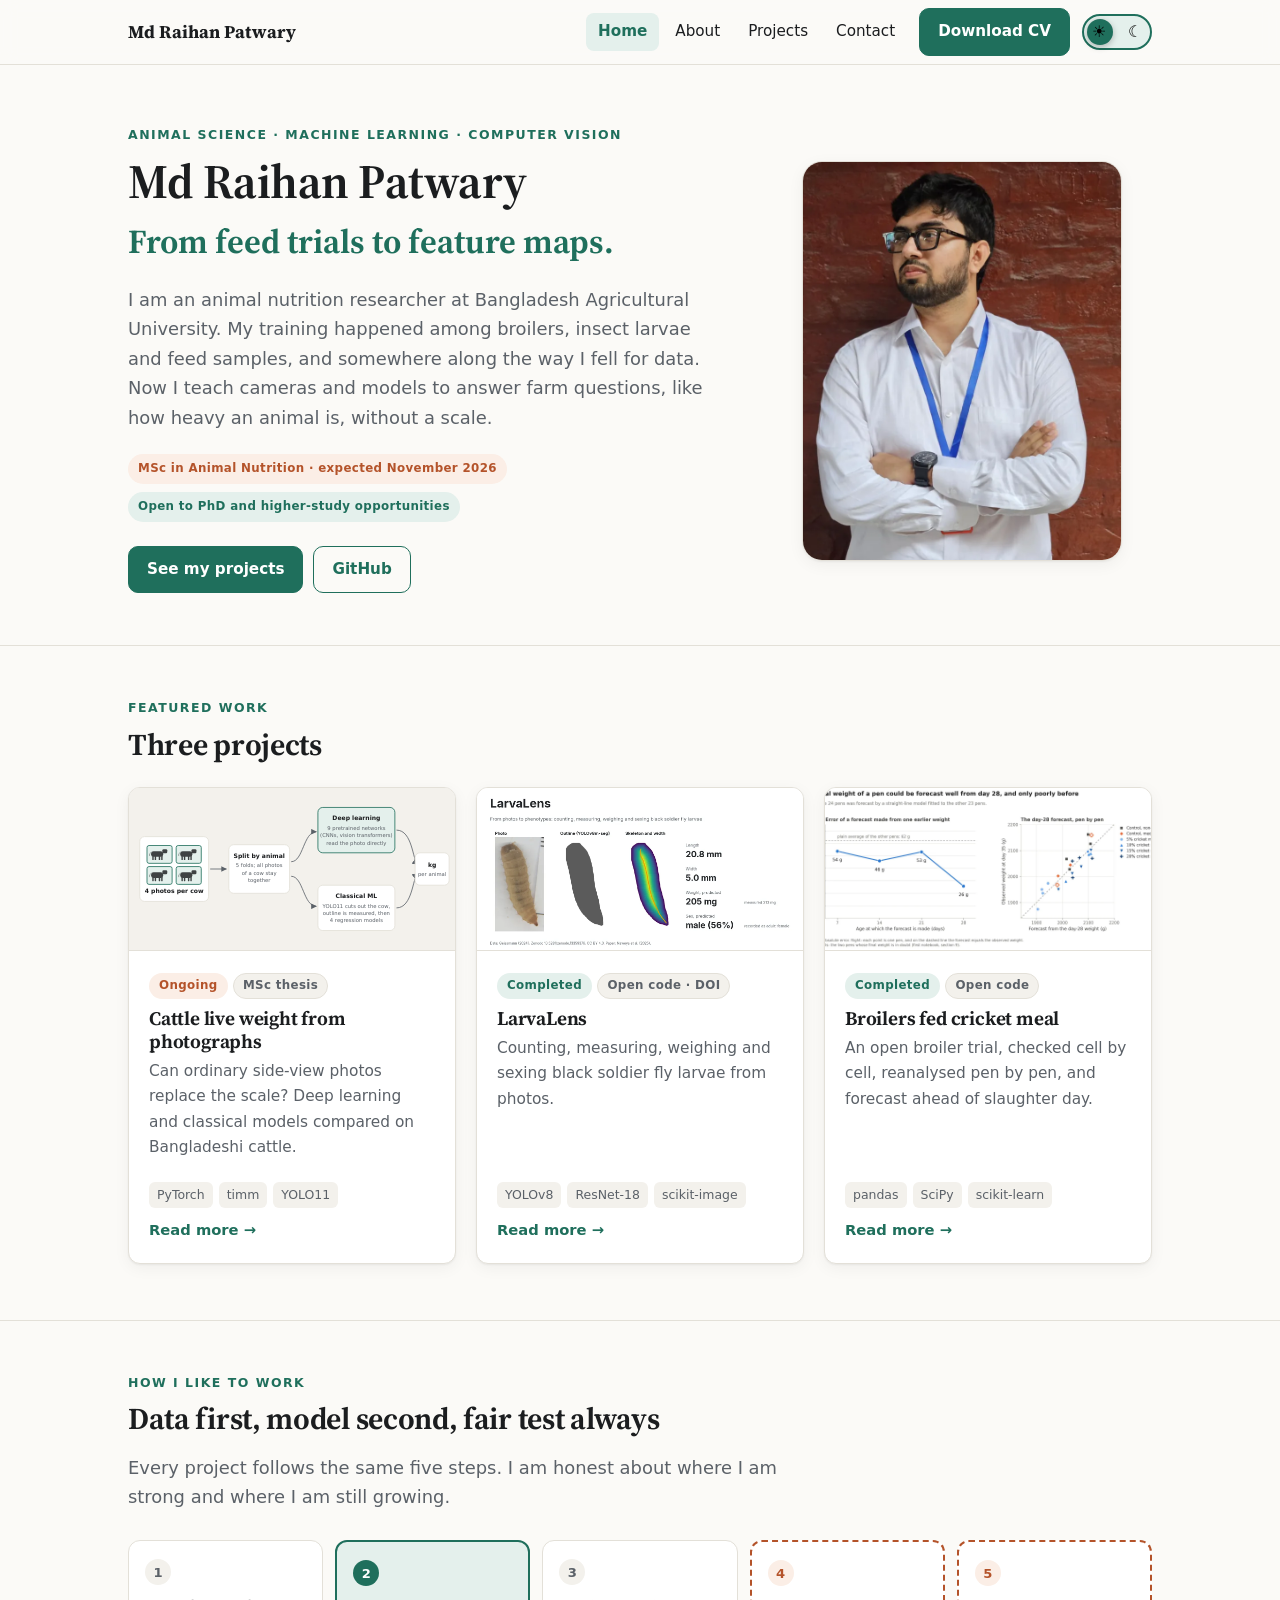
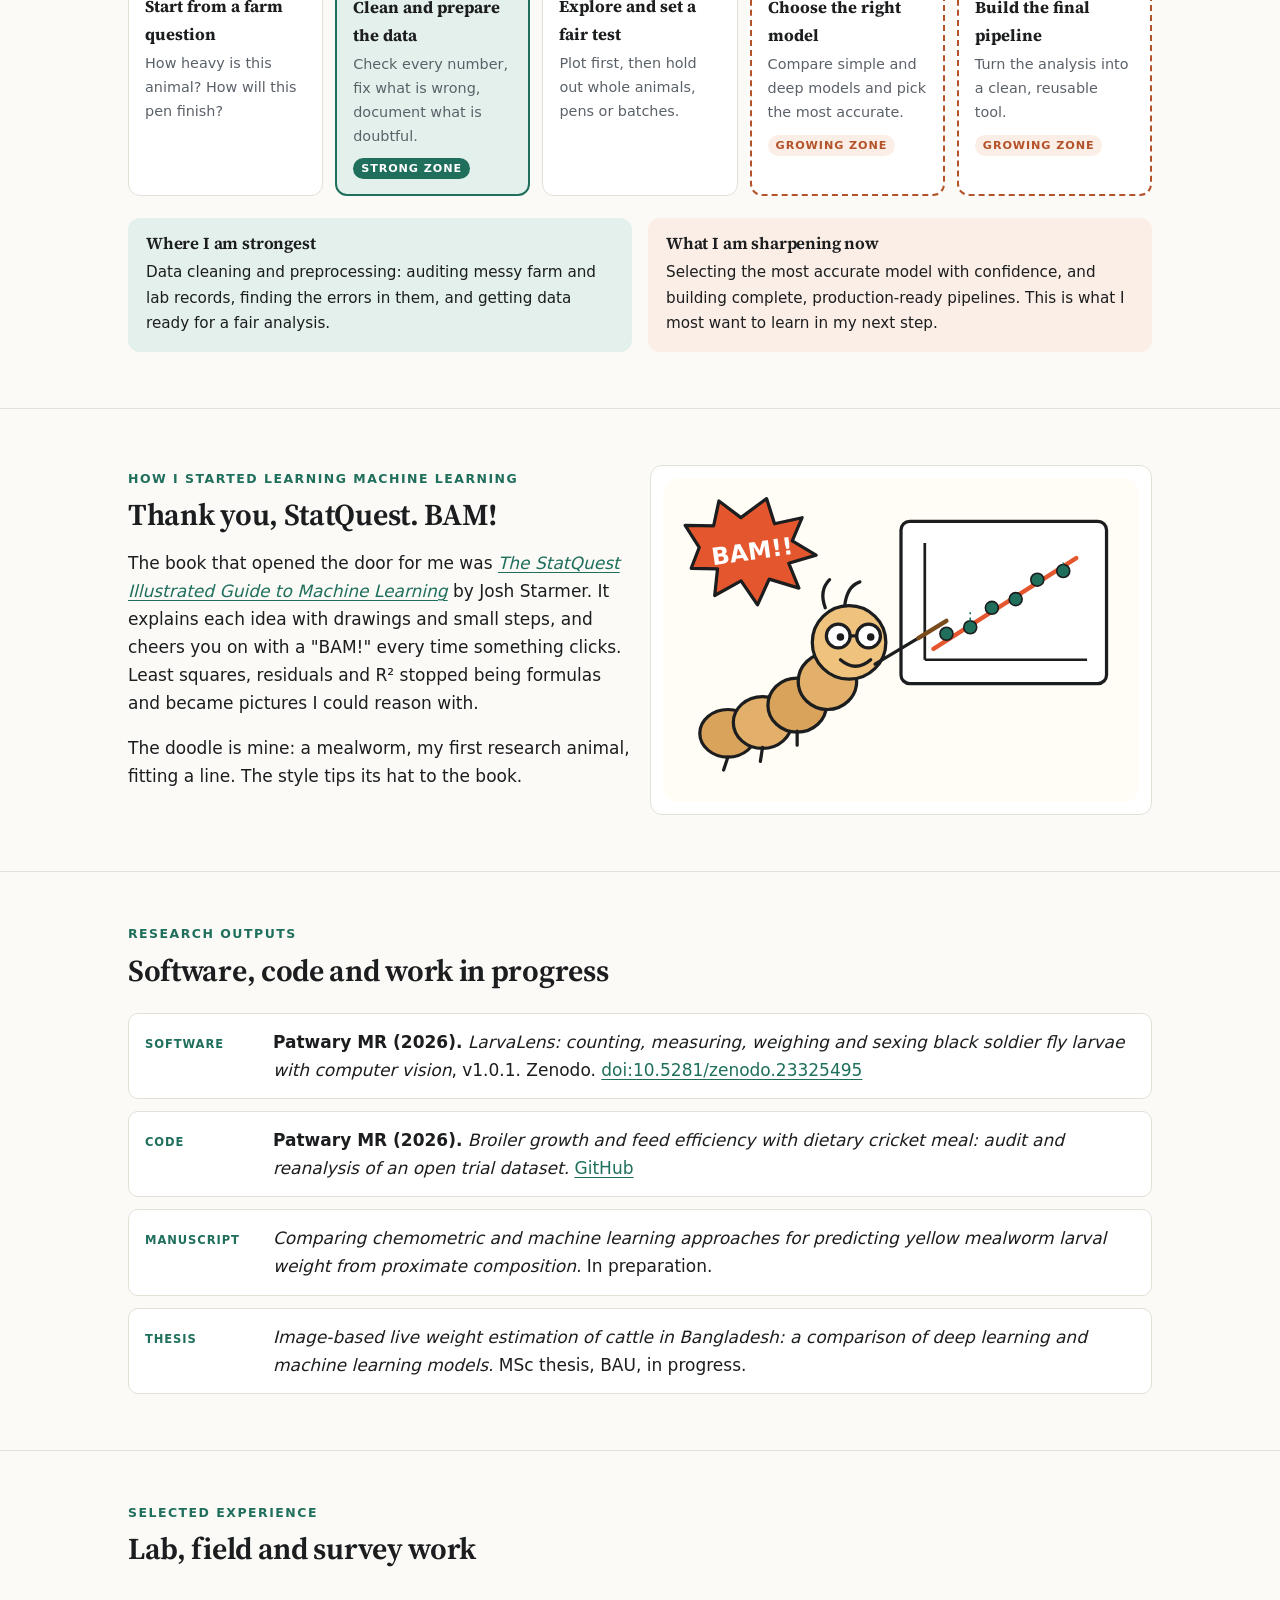
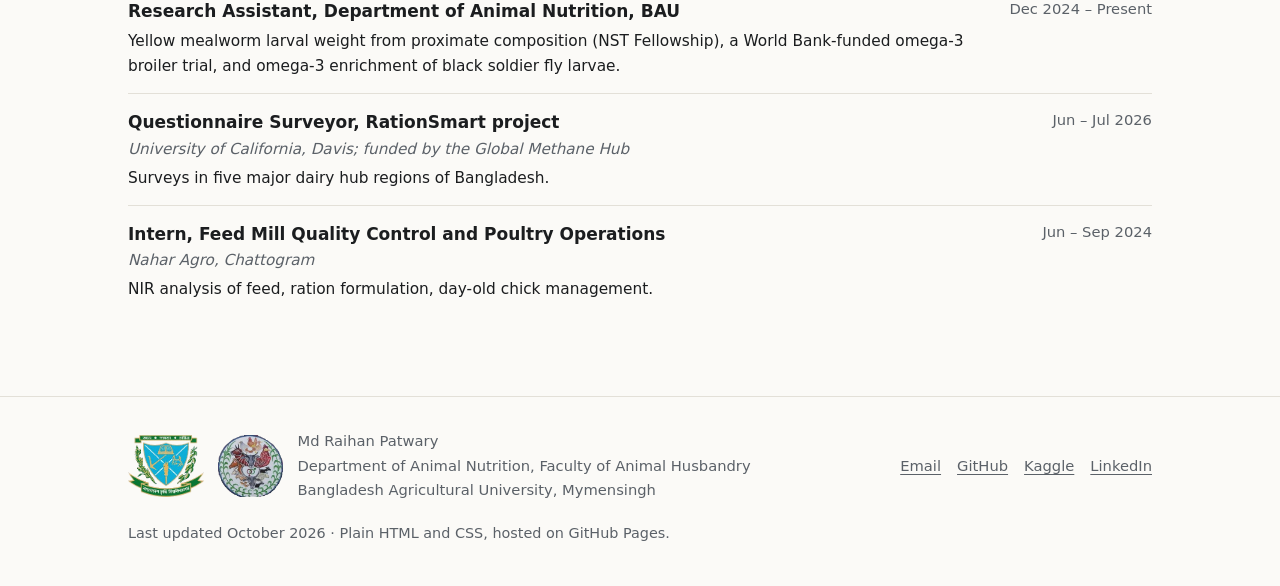
==== index.html @ 45817965 "Bring back the StatQuest section, now on the Home page instead of About" ====
<!doctype html>
<html lang="en">
<head>
<meta charset="utf-8">
<meta name="viewport" content="width=device-width, initial-scale=1">
<title>Md Raihan Patwary | Animal science, machine learning and computer vision</title>
<meta name="description" content="Md Raihan Patwary, MSc researcher in Animal Nutrition at Bangladesh Agricultural University, using machine learning and computer vision for livestock and insect data.">
<meta name="author" content="Md Raihan Patwary">
<link rel="canonical" href="https://raihan-patwary.github.io/">
<meta property="og:type" content="website">
<meta property="og:title" content="Md Raihan Patwary | Animal science, machine learning and computer vision">
<meta property="og:description" content="Md Raihan Patwary, MSc researcher in Animal Nutrition at Bangladesh Agricultural University, using machine learning and computer vision for livestock and insect data.">
<meta property="og:url" content="https://raihan-patwary.github.io/">
<meta property="og:image" content="https://raihan-patwary.github.io/assets/img/og-image.png">
<meta name="twitter:card" content="summary_large_image">
<meta name="theme-color" content="#1f6f5c">
<link rel="icon" href="assets/img/favicon.svg" type="image/svg+xml">
<link rel="icon" href="assets/img/favicon-32.png" sizes="32x32" type="image/png">
<link rel="apple-touch-icon" href="assets/img/apple-touch-icon.png">
<link rel="preconnect" href="https://fonts.googleapis.com">
<link rel="preconnect" href="https://fonts.gstatic.com" crossorigin>
<link href="https://fonts.googleapis.com/css2?family=Source+Serif+4:opsz,wght@8..60,600;8..60,700&display=swap" rel="stylesheet">
<link rel="stylesheet" href="assets/css/style.css">
<script>try{var t=localStorage.getItem("theme");if(t==="light"||t==="dark")document.documentElement.setAttribute("data-theme",t)}catch(e){}</script>
</head>
<body>
<a class="skip" href="#main">Skip to content</a>
<header class="site-header">
  <nav class="wrap nav" aria-label="Main">
    <a class="brand" href="index.html">Md Raihan Patwary</a>
    <ul class="nav-links" id="nav-links"><li><a href="index.html" aria-current="page">Home</a></li><li><a href="about.html">About</a></li><li><a href="projects/index.html">Projects</a></li><li><a href="contact.html">Contact</a></li></ul>
    <a class="btn primary cv-btn" href="assets/files/Md_Raihan_Patwary_CV.pdf" download="Md_Raihan_Patwary_CV.pdf" aria-label="Download CV (PDF)"><span class="cv-long">Download CV</span><span class="cv-short">CV ↓</span></a>
    <button class="theme-toggle" type="button" aria-pressed="false" aria-label="Switch between light and dark mode" title="Light / dark mode"><span class="ico" aria-hidden="true">☀</span><span class="ico" aria-hidden="true">☾</span><span class="knob" aria-hidden="true"></span></button>
    <button class="icon-btn menu-btn" type="button" aria-label="Menu" aria-controls="nav-links" aria-expanded="false">☰</button>
  </nav>
</header>
<main id="main">

<section class="hero">
  <div class="wrap hero-grid">
    <div>
      <p class="eyebrow">Animal science · Machine learning · Computer vision</p>
      <h1>Md Raihan Patwary</h1>
      <p class="tagline">From feed trials to feature maps.</p>
      <p class="lead">I am an animal nutrition researcher at Bangladesh Agricultural University. My training happened among broilers, insect larvae and feed samples, and somewhere along the way I fell for data. Now I teach cameras and models to answer farm questions, like how heavy an animal is, without a scale.</p>
      <div class="status"><span class="badge ongoing">MSc in Animal Nutrition · expected November 2026</span><span class="badge done">Open to PhD and higher-study opportunities</span></div>
      <div class="btns">
        <a class="btn primary" href="projects/index.html">See my projects</a>
        <a class="btn ghost" href="https://github.com/raihan-patwary">GitHub</a>
      </div>
    </div>
    <div class="portrait"><img src="assets/img/profile.webp" alt="Portrait of Md Raihan Patwary" width="720" height="900"></div>
  </div>
</section>

<section>
  <div class="wrap">
    <p class="eyebrow">Featured work</p>
    <h2>Three projects</h2>
    <div class="grid three" style="margin-top:24px">
<a class="card" href="projects/cattle-weight.html">
  <div class="thumb"><svg viewBox="0 0 800 400" role="img" aria-label="Thesis pipeline: four side-view photos per cow, split by animal into five folds, then deep learning networks on the photos and classical models on outline measurements, scored per animal">
<style>
.pl-box{fill:var(--surface);stroke:var(--line);stroke-width:2}
.pl-acc{fill:var(--accent-soft);stroke:var(--accent);stroke-width:2}
.pl-t{font:600 15px system-ui,sans-serif;fill:var(--ink)}
.pl-s{font:13px system-ui,sans-serif;fill:var(--muted)}
.pl-a{stroke:var(--muted);stroke-width:2;fill:none;marker-end:url(#pl-arrow)}
.pl-cow{fill:var(--ink);opacity:.82}
</style>
<rect width="800" height="400" fill="var(--surface-2)"/>
<defs><marker id="pl-arrow" viewBox="0 0 10 10" refX="9" refY="5" markerWidth="7" markerHeight="7" orient="auto"><path d="M0 0L10 5L0 10z" fill="var(--muted)"/></marker></defs>
<g transform="translate(24 120)">
  <rect class="pl-box" width="170" height="160" rx="12"/>
  <g transform="translate(18 22)">
    <rect x="0" y="0" width="62" height="44" rx="5" class="pl-acc"/><rect x="72" y="0" width="62" height="44" rx="5" class="pl-acc"/>
    <rect x="0" y="52" width="62" height="44" rx="5" class="pl-acc"/><rect x="72" y="52" width="62" height="44" rx="5" class="pl-acc"/>
    <g class="pl-cow"><rect x="10" y="14" width="30" height="14" rx="6"/><rect x="38" y="9" width="12" height="10" rx="3"/><rect x="13" y="26" width="3.5" height="10" rx="1"/><rect x="19" y="26" width="3.5" height="10" rx="1"/><rect x="29" y="26" width="3.5" height="10" rx="1"/><rect x="35" y="26" width="3.5" height="10" rx="1"/><path d="M10 17q-5 2-4 9" stroke="currentColor" fill="none"/></g>
    <g class="pl-cow" transform="translate(72 0)"><rect x="10" y="14" width="30" height="14" rx="6"/><rect x="38" y="9" width="12" height="10" rx="3"/><rect x="13" y="26" width="3.5" height="10" rx="1"/><rect x="19" y="26" width="3.5" height="10" rx="1"/><rect x="29" y="26" width="3.5" height="10" rx="1"/><rect x="35" y="26" width="3.5" height="10" rx="1"/><path d="M10 17q-5 2-4 9" stroke="currentColor" fill="none"/></g>
    <g class="pl-cow" transform="translate(0 52)"><rect x="10" y="14" width="30" height="14" rx="6"/><rect x="38" y="9" width="12" height="10" rx="3"/><rect x="13" y="26" width="3.5" height="10" rx="1"/><rect x="19" y="26" width="3.5" height="10" rx="1"/><rect x="29" y="26" width="3.5" height="10" rx="1"/><rect x="35" y="26" width="3.5" height="10" rx="1"/><path d="M10 17q-5 2-4 9" stroke="currentColor" fill="none"/></g>
    <g class="pl-cow" transform="translate(72 52)"><rect x="10" y="14" width="30" height="14" rx="6"/><rect x="38" y="9" width="12" height="10" rx="3"/><rect x="13" y="26" width="3.5" height="10" rx="1"/><rect x="19" y="26" width="3.5" height="10" rx="1"/><rect x="29" y="26" width="3.5" height="10" rx="1"/><rect x="35" y="26" width="3.5" height="10" rx="1"/><path d="M10 17q-5 2-4 9" stroke="currentColor" fill="none"/></g>
  </g>
  <text class="pl-t" x="85" y="140" text-anchor="middle">4 photos per cow</text>
</g>
<path class="pl-a" d="M198 200h40"/>
<g transform="translate(244 140)">
  <rect class="pl-box" width="150" height="120" rx="12"/>
  <text class="pl-t" x="75" y="34" text-anchor="middle">Split by animal</text>
  <text class="pl-s" x="75" y="56" text-anchor="middle">5 folds; all photos</text>
  <text class="pl-s" x="75" y="74" text-anchor="middle">of a cow stay</text>
  <text class="pl-s" x="75" y="92" text-anchor="middle">together</text>
</g>
<path class="pl-a" d="M398 182c30 0 30-74 62-74"/>
<path class="pl-a" d="M398 218c30 0 30 74 62 74"/>
<g transform="translate(464 48)">
  <rect class="pl-acc" width="190" height="112" rx="12"/>
  <text class="pl-t" x="95" y="32" text-anchor="middle">Deep learning</text>
  <text class="pl-s" x="95" y="56" text-anchor="middle">9 pretrained networks</text>
  <text class="pl-s" x="95" y="74" text-anchor="middle">(CNNs, vision transformers)</text>
  <text class="pl-s" x="95" y="92" text-anchor="middle">read the photo directly</text>
</g>
<g transform="translate(464 240)">
  <rect class="pl-box" width="190" height="112" rx="12"/>
  <text class="pl-t" x="95" y="32" text-anchor="middle">Classical ML</text>
  <text class="pl-s" x="95" y="56" text-anchor="middle">YOLO11 cuts out the cow,</text>
  <text class="pl-s" x="95" y="74" text-anchor="middle">outline is measured, then</text>
  <text class="pl-s" x="95" y="92" text-anchor="middle">4 regression models</text>
</g>
<path class="pl-a" d="M658 104c40 0 40 76 52 84"/>
<path class="pl-a" d="M658 296c40 0 40-76 52-84"/>
<g transform="translate(704 160)">
  <rect class="pl-box" width="84" height="80" rx="12"/>
  <text class="pl-t" x="42" y="36" text-anchor="middle">kg</text>
  <text class="pl-s" x="42" y="58" text-anchor="middle">per animal</text>
</g>
</svg></div>
  <div class="card-body">
    <div><span class="badge ongoing">Ongoing</span> <span class="badge">MSc thesis</span></div>
    <h3>Cattle live weight from photographs</h3>
    <p>Can ordinary side-view photos replace the scale? Deep learning and classical models compared on Bangladeshi cattle.</p>
    <div class="tags"><span class="tag">PyTorch</span><span class="tag">timm</span><span class="tag">YOLO11</span></div>
    <span class="more">Read more →</span>
  </div>
</a>
<a class="card" href="projects/larvalens.html">
  <div class="thumb"><img src="assets/figures/larvalens/fig01_hero_light.webp" data-light="assets/figures/larvalens/fig01_hero_light.webp" data-dark="assets/figures/larvalens/fig01_hero_dark.webp" alt="One black soldier fly larva: photo, outline, skeleton with width map, and its predicted weight and sex" width="1280" height="640" loading="lazy"></div>
  <div class="card-body">
    <div><span class="badge done">Completed</span> <span class="badge">Open code · DOI</span></div>
    <h3>LarvaLens</h3>
    <p>Counting, measuring, weighing and sexing black soldier fly larvae from photos.</p>
    <div class="tags"><span class="tag">YOLOv8</span><span class="tag">ResNet-18</span><span class="tag">scikit-image</span></div>
    <span class="more">Read more →</span>
  </div>
</a>
<a class="card" href="projects/broiler-cricket-meal.html">
  <div class="thumb"><img src="assets/figures/broiler/figure_9_forecast_final_weight.webp" alt="Forecast error by age and the day-28 forecast for each broiler pen" width="1600" height="684" loading="lazy"></div>
  <div class="card-body">
    <div><span class="badge done">Completed</span> <span class="badge">Open code</span></div>
    <h3>Broilers fed cricket meal</h3>
    <p>An open broiler trial, checked cell by cell, reanalysed pen by pen, and forecast ahead of slaughter day.</p>
    <div class="tags"><span class="tag">pandas</span><span class="tag">SciPy</span><span class="tag">scikit-learn</span></div>
    <span class="more">Read more →</span>
  </div>
</a></div>
  </div>
</section>

<section>
  <div class="wrap">
    <p class="eyebrow">How I like to work</p>
    <h2>Data first, model second, fair test always</h2>
    <p class="lead">Every project follows the same five steps. I am honest about where I am strong and where I am still growing.</p>
    <ol class="flow">
      <li><b>Start from a farm question</b><span class="d">How heavy is this animal? How will this pen finish?</span></li>
      <li class="strong"><b>Clean and prepare the data</b><span class="d">Check every number, fix what is wrong, document what is doubtful.</span><span class="zone s">Strong zone</span></li>
      <li><b>Explore and set a fair test</b><span class="d">Plot first, then hold out whole animals, pens or batches.</span></li>
      <li class="growing"><b>Choose the right model</b><span class="d">Compare simple and deep models and pick the most accurate.</span><span class="zone g">Growing zone</span></li>
      <li class="growing"><b>Build the final pipeline</b><span class="d">Turn the analysis into a clean, reusable tool.</span><span class="zone g">Growing zone</span></li>
    </ol>
    <div class="zones">
      <div class="z-strong"><h3>Where I am strongest</h3><p>Data cleaning and preprocessing: auditing messy farm and lab records, finding the errors in them, and getting data ready for a fair analysis.</p></div>
      <div class="z-grow"><h3>What I am sharpening now</h3><p>Selecting the most accurate model with confidence, and building complete, production-ready pipelines. This is what I most want to learn in my next step.</p></div>
    </div>
  </div>
</section>

<section>
  <div class="wrap grid two" style="align-items:center">
    <div class="prose">
      <p class="eyebrow">How I started learning machine learning</p>
      <h2>Thank you, StatQuest. BAM!</h2>
      <p>The book that opened the door for me was <a href="https://statquest.org/statquest-store/"><i>The StatQuest Illustrated Guide to Machine Learning</i></a> by Josh Starmer. It explains each idea with drawings and small steps, and cheers you on with a "BAM!" every time something clicks. Least squares, residuals and R² stopped being formulas and became pictures I could reason with.</p>
      <p>The doodle is mine: a mealworm, my first research animal, fitting a line. The style tips its hat to the book.</p>
    </div>
    <div class="doodle"><svg viewBox="0 0 440 300" role="img" aria-label="An original doodle: a mealworm larva wearing glasses points at a scatter plot with a fitted line and shouts BAM!!">
<rect width="440" height="300" rx="14" fill="#fffdf6"/>
<!-- the plot board -->
<g transform="translate(220 40)">
  <rect width="190" height="150" rx="8" fill="#ffffff" stroke="#1b1d1f" stroke-width="3"/>
  <path d="M22 128V20M22 128h150" stroke="#1b1d1f" stroke-width="2.5" fill="none"/>
  <path d="M30 118L162 34" stroke="#e4572e" stroke-width="4" stroke-linecap="round"/>
  <g fill="#1f6f5c" stroke="#1b1d1f" stroke-width="1.5">
    <circle cx="42" cy="104" r="6"/><circle cx="64" cy="98" r="6"/><circle cx="84" cy="80" r="6"/>
    <circle cx="106" cy="72" r="6"/><circle cx="126" cy="54" r="6"/><circle cx="150" cy="46" r="6"/>
  </g>
  <g stroke="#1f6f5c" stroke-width="1.5" stroke-dasharray="3 3"><path d="M64 98v-14M106 72v-6M150 46v-8"/></g>
</g>
<!-- the larva -->
<g stroke="#1b1d1f" stroke-width="3">
  <ellipse cx="60" cy="236" rx="26" ry="22" fill="#d9a35b"/>
  <ellipse cx="92" cy="226" rx="27" ry="24" fill="#e2b06a"/>
  <ellipse cx="124" cy="210" rx="27" ry="25" fill="#d9a35b"/>
  <ellipse cx="152" cy="188" rx="27" ry="26" fill="#e2b06a"/>
  <circle cx="172" cy="152" r="34" fill="#efc27e"/>
</g>
<g stroke="#1b1d1f" stroke-width="3" stroke-linecap="round" fill="none">
  <path d="M60 258l-4 12M92 249l-2 13M124 234l0 13"/>
  <!-- pointer arm -->
  <path d="M196 172l40-24"/>
  <path d="M236 148l26-16" stroke="#7a4b1d" stroke-width="4"/>
  <!-- glasses -->
  <circle cx="162" cy="146" r="11" fill="#ffffff"/><circle cx="190" cy="146" r="11" fill="#ffffff"/><path d="M173 146h6"/>
  <!-- smile -->
  <path d="M164 168q14 12 28 0"/>
</g>
<circle cx="164" cy="147" r="3.5" fill="#1b1d1f"/><circle cx="192" cy="147" r="3.5" fill="#1b1d1f"/>
<path d="M150 120q-6-16 4-26M168 118q2-18 14-22" stroke="#1b1d1f" stroke-width="3" fill="none" stroke-linecap="round"/>
<!-- speech burst -->
<g transform="translate(18 26) rotate(-8)">
  <path d="M10 40L0 18 26 22 34 0 52 18 78 4 82 28 108 26 96 46 116 62 90 66 96 90 70 78 56 100 44 76 18 86 24 62 0 58z" fill="#e4572e" stroke="#1b1d1f" stroke-width="3" stroke-linejoin="round"/>
  <text x="58" y="58" text-anchor="middle" font-family="system-ui,sans-serif" font-weight="900" font-size="22" fill="#ffffff">BAM!!</text>
</g>
</svg></div>
  </div>
</section>

<section>
  <div class="wrap">
    <p class="eyebrow">Research outputs</p>
    <h2>Software, code and work in progress</h2>
    
<ol class="outputs">
  <li><span class="otype">Software</span><div><b>Patwary MR (2026).</b> <i>LarvaLens: counting, measuring, weighing and sexing black soldier fly larvae with computer vision</i>, v1.0.1. Zenodo. <a href="https://doi.org/10.5281/zenodo.23325495">doi:10.5281/zenodo.23325495</a></div></li>
  <li><span class="otype">Code</span><div><b>Patwary MR (2026).</b> <i>Broiler growth and feed efficiency with dietary cricket meal: audit and reanalysis of an open trial dataset.</i> <a href="https://github.com/raihan-patwary/broiler-cricket-meal-analysis">GitHub</a></div></li>
  <li><span class="otype">Manuscript</span><div><i>Comparing chemometric and machine learning approaches for predicting yellow mealworm larval weight from proximate composition.</i> In preparation.</div></li>
  <li><span class="otype">Thesis</span><div><i>Image-based live weight estimation of cattle in Bangladesh: a comparison of deep learning and machine learning models.</i> MSc thesis, BAU, in progress.</div></li>
</ol>
  </div>
</section>

<section>
  <div class="wrap">
    <p class="eyebrow">Selected experience</p>
    <h2>Lab, field and survey work</h2>
    <ul class="entries">
      <li class="entry"><div><div class="what">Research Assistant, Department of Animal Nutrition, BAU</div>
        <div class="desc">Yellow mealworm larval weight from proximate composition (NST Fellowship), a World Bank-funded omega-3 broiler trial, and omega-3 enrichment of black soldier fly larvae.</div></div>
        <div class="when">Dec 2024 – Present</div></li>
      <li class="entry"><div><div class="what">Questionnaire Surveyor, RationSmart project</div><div class="where">University of California, Davis; funded by the Global Methane Hub</div>
        <div class="desc">Surveys in five major dairy hub regions of Bangladesh.</div></div>
        <div class="when">Jun – Jul 2026</div></li>
      <li class="entry"><div><div class="what">Intern, Feed Mill Quality Control and Poultry Operations</div><div class="where">Nahar Agro, Chattogram</div>
        <div class="desc">NIR analysis of feed, ration formulation, day-old chick management.</div></div>
        <div class="when">Jun – Sep 2024</div></li>
    </ul>
  </div>
</section>


</main>
<footer class="site-footer">
  <div class="wrap foot">
    <div class="foot-logos">
      <img src="assets/img/bau-logo-clear.png" alt="Bangladesh Agricultural University logo" width="77" height="62" loading="lazy">
      <img src="assets/img/faculty-logo-clear.png" alt="Faculty of Animal Husbandry logo" width="65" height="62" loading="lazy">
      <span>Md Raihan Patwary<br>Department of Animal Nutrition, Faculty of Animal Husbandry<br>Bangladesh Agricultural University, Mymensingh</span>
    </div>
    <div class="foot-links">
      <a href="mailto:raihan.1903065@bau.edu.bd">Email</a><a href="https://github.com/raihan-patwary">GitHub</a><a href="https://www.kaggle.com/mdraihanpatwary02">Kaggle</a><a href="https://www.linkedin.com/in/md-raihan-patwary-bau-animal-nutrition">LinkedIn</a>
    </div>
    <p class="small" style="margin:0;width:100%">Last updated October 2026 · Plain HTML and CSS, hosted on GitHub Pages.</p>
  </div>
</footer>
<script src="assets/js/site.js" defer></script>
</body>
</html>
---- assets/css/style.css ----
/* Md Raihan Patwary: one stylesheet for every page */

:root {
  --bg: #fbfaf7;
  --surface: #ffffff;
  --surface-2: #f3f1ec;
  --ink: #1b1d1f;
  --muted: #5b6168;
  --line: #e3e0d8;
  --accent: #1f6f5c;
  --accent-ink: #ffffff;
  --accent-soft: #e4f0ec;
  --warn: #b4532a;
  --warn-soft: #fbeee6;
  --shadow: 0 1px 2px rgba(20, 20, 20, .05), 0 4px 16px rgba(20, 20, 20, .05);
  --radius: 12px;
  --max: 1080px;
  --serif: "Source Serif 4", Georgia, "Times New Roman", serif;
  --sans: system-ui, -apple-system, "Segoe UI", Roboto, "Helvetica Neue", Arial, sans-serif;
  color-scheme: light;
}

@media (prefers-color-scheme: dark) {
  :root:not([data-theme="light"]) {
    --bg: #121416; --surface: #1a1d20; --surface-2: #202428; --ink: #eceded; --muted: #a3a9af; --line: #2d3237;
    --accent: #5fbfa5; --accent-ink: #0d1f1a; --accent-soft: #1b2e29; --warn: #f0976c; --warn-soft: #36231a;
    --shadow: 0 1px 2px rgba(0, 0, 0, .3), 0 4px 16px rgba(0, 0, 0, .25);
    color-scheme: dark;
  }
}
:root[data-theme="dark"] {
  --bg: #121416; --surface: #1a1d20; --surface-2: #202428; --ink: #eceded; --muted: #a3a9af; --line: #2d3237;
  --accent: #5fbfa5; --accent-ink: #0d1f1a; --accent-soft: #1b2e29; --warn: #f0976c; --warn-soft: #36231a;
  --shadow: 0 1px 2px rgba(0, 0, 0, .3), 0 4px 16px rgba(0, 0, 0, .25);
  color-scheme: dark;
}

*, *::before, *::after { box-sizing: border-box; }
html { -webkit-text-size-adjust: 100%; scroll-behavior: smooth; }
@media (prefers-reduced-motion: reduce) { html { scroll-behavior: auto; } * { transition: none !important; animation: none !important; } }
body { margin: 0; background: var(--bg); color: var(--ink); font: 17px/1.65 var(--sans); overflow-x: hidden; }
img, svg { max-width: 100%; height: auto; display: block; }
a { color: var(--accent); text-underline-offset: 3px; text-decoration-thickness: 1px; }
a:hover { text-decoration-thickness: 2px; }
:focus-visible { outline: 3px solid var(--accent); outline-offset: 2px; border-radius: 4px; }
h1, h2, h3 { font-family: var(--serif); line-height: 1.2; font-weight: 650; letter-spacing: -.01em; margin: 0 0 .5em; }
h1 { font-size: clamp(2rem, 5vw, 3rem); }
h2 { font-size: clamp(1.45rem, 3vw, 1.9rem); }
h3 { font-size: 1.2rem; }
p { margin: 0 0 1em; }
.muted { color: var(--muted); }
.small { font-size: .9rem; }
.wrap { max-width: var(--max); margin: 0 auto; padding: 0 16px; }
@media (min-width: 720px) { .wrap { padding: 0 28px; } }
.skip { position: absolute; left: -999px; top: 8px; background: var(--accent); color: var(--accent-ink); padding: 8px 12px; border-radius: 6px; z-index: 50; }
.skip:focus { left: 8px; }

/* header */
.site-header { position: sticky; top: 0; z-index: 20; background: color-mix(in srgb, var(--bg) 88%, transparent); backdrop-filter: blur(8px); border-bottom: 1px solid var(--line); }
.nav { display: flex; align-items: center; gap: 12px; min-height: 64px; }
.brand { font-family: var(--serif); font-weight: 700; font-size: 1.12rem; color: var(--ink); text-decoration: none; margin-right: auto; white-space: nowrap; }
.nav-links { display: flex; gap: 4px; list-style: none; margin: 0; padding: 0; }
.nav-links a { display: block; padding: 6px 12px; border-radius: 8px; color: var(--ink); text-decoration: none; font-size: .95rem; }
.nav-links a:hover { background: var(--surface-2); }
.nav-links a[aria-current="page"] { background: var(--accent-soft); color: var(--accent); font-weight: 600; }
.icon-btn { flex: none; border: 1px solid var(--line); background: var(--surface); color: var(--ink); border-radius: 8px; width: 40px; height: 40px; display: inline-grid; place-items: center; cursor: pointer; font-size: 1.05rem; }
.icon-btn:hover { background: var(--surface-2); }
.menu-btn { display: none; }
.cv-btn { padding: 8px 14px; font-size: .88rem; white-space: nowrap; }
.cv-short { display: none; }

/* sun / moon switch */
.theme-toggle { flex: none; position: relative; width: 70px; height: 36px; border-radius: 999px; border: 2px solid var(--accent); background: var(--accent-soft); cursor: pointer; padding: 0; display: inline-flex; align-items: center; justify-content: space-between; }
.theme-toggle .ico { width: 30px; text-align: center; font-size: 1rem; line-height: 1; position: relative; z-index: 1; user-select: none; }
.theme-toggle .knob { position: absolute; top: 3px; left: 3px; width: 26px; height: 26px; border-radius: 50%; background: var(--accent); box-shadow: 0 2px 6px rgba(0, 0, 0, .25); transition: transform .25s ease; }
.theme-toggle[aria-pressed="true"] .knob { transform: translateX(34px); }
.theme-toggle:hover { box-shadow: 0 0 0 4px var(--accent-soft); }

@media (max-width: 760px) {
  .menu-btn { display: inline-grid; }
  .nav-links { display: none; position: absolute; left: 0; right: 0; top: 64px; flex-direction: column; background: var(--bg); border-bottom: 1px solid var(--line); padding: 8px 16px 16px; }
  .nav-links.open { display: flex; }
  .nav-links a { padding: 10px 12px; }
}
@media (max-width: 480px) {
  .nav { gap: 7px; }
  .brand { font-size: .98rem; }
  .cv-long { display: none; }
  .cv-short { display: inline; }
  .theme-toggle { width: 60px; height: 32px; }
  .theme-toggle .ico { width: 26px; font-size: .9rem; }
  .theme-toggle .knob { width: 22px; height: 22px; }
  .theme-toggle[aria-pressed="true"] .knob { transform: translateX(28px); }
}

/* sections */
section { padding: 56px 0; }
section + section { border-top: 1px solid var(--line); }
.eyebrow { font: 600 .78rem/1 var(--sans); letter-spacing: .12em; text-transform: uppercase; color: var(--accent); margin-bottom: 12px; }
.lead { font-size: 1.12rem; color: var(--muted); max-width: 62ch; }
.prose { max-width: 70ch; }
.prose li { margin-bottom: .4em; }

/* hero */
.hero { padding: 64px 0 52px; }
.hero-grid { display: grid; grid-template-columns: 1fr; gap: 32px; align-items: center; }
@media (min-width: 820px) { .hero-grid { grid-template-columns: 1.55fr 1fr; gap: 56px; } }
.hero h1 { margin-bottom: .2em; }
.tagline { font-family: var(--serif); font-weight: 650; font-size: clamp(1.5rem, 3.4vw, 2.1rem); line-height: 1.2; color: var(--accent); margin: 0 0 .7em; }
.portrait { border-radius: 20px; overflow: hidden; box-shadow: var(--shadow); max-width: 320px; justify-self: center; border: 1px solid var(--line); }
@media (max-width: 819px) { .portrait { max-width: 220px; order: -1; justify-self: start; } }
.status { display: inline-flex; flex-wrap: wrap; gap: 8px; margin: 4px 0 24px; }

/* buttons, badges, tags */
.btns { display: flex; flex-wrap: wrap; gap: 10px; }
.btn { display: inline-flex; align-items: center; gap: 8px; padding: 10px 18px; border-radius: 10px; font-weight: 600; font-size: .95rem; text-decoration: none; border: 1px solid var(--accent); cursor: pointer; font-family: var(--sans); }
.btn.primary { background: var(--accent); color: var(--accent-ink); }
.btn.ghost { background: transparent; color: var(--accent); }
.btn:hover { filter: brightness(1.06); text-decoration: none; }
.badge { display: inline-block; font: 600 .74rem/1 var(--sans); letter-spacing: .03em; padding: 6px 9px; border-radius: 999px; background: var(--surface-2); color: var(--muted); border: 1px solid var(--line); white-space: nowrap; }
.badge.done { background: var(--accent-soft); color: var(--accent); border-color: transparent; }
.badge.ongoing { background: var(--warn-soft); color: var(--warn); border-color: transparent; }
.tags { display: flex; flex-wrap: wrap; gap: 6px; margin-top: auto; padding-top: 12px; }
.tag { font-size: .78rem; color: var(--muted); background: var(--surface-2); border-radius: 6px; padding: 3px 8px; }

/* grids and cards */
.grid { display: grid; gap: 20px; grid-template-columns: 1fr; }
@media (min-width: 720px) { .grid.two { grid-template-columns: 1fr 1fr; } }
@media (min-width: 960px) { .grid.three { grid-template-columns: repeat(3, 1fr); } }
@media (min-width: 720px) and (max-width: 959px) { .grid.three { grid-template-columns: 1fr 1fr; } }
.card { background: var(--surface); border: 1px solid var(--line); border-radius: var(--radius); box-shadow: var(--shadow); overflow: hidden; display: flex; flex-direction: column; }
.card-body { padding: 18px 20px 20px; display: flex; flex-direction: column; flex: 1; }
.card h3 { margin: 8px 0 6px; }
.card p { color: var(--muted); font-size: .96rem; margin-bottom: .6em; }
.card .thumb { aspect-ratio: 2 / 1; background: var(--surface-2); border-bottom: 1px solid var(--line); overflow: hidden; }
.card .thumb img, .card .thumb svg { width: 100%; height: 100%; object-fit: cover; }
a.card { color: inherit; text-decoration: none; transition: transform .15s ease, box-shadow .15s ease; }
a.card:hover { transform: translateY(-3px); box-shadow: 0 10px 28px rgba(20, 20, 20, .10); }
.card .more { margin-top: 10px; font-weight: 600; color: var(--accent); font-size: .92rem; }
.mini-list { display: grid; gap: 12px; grid-template-columns: 1fr; }
@media (min-width: 720px) { .mini-list { grid-template-columns: 1fr 1fr; } }
.mini { background: var(--surface); border: 1px solid var(--line); border-radius: 10px; padding: 14px 16px; }
.mini h3 { font-size: 1.02rem; margin: 6px 0 4px; }
.mini p { color: var(--muted); font-size: .93rem; margin: 0; }

/* working style */
.flow { list-style: none; padding: 0; margin: 28px 0 0; display: grid; gap: 12px; grid-template-columns: 1fr; counter-reset: s; }
@media (min-width: 900px) { .flow { grid-template-columns: repeat(5, 1fr); } }
.flow li { position: relative; background: var(--surface); border: 1px solid var(--line); border-radius: var(--radius); padding: 16px 16px 14px; }
.flow li::before { counter-increment: s; content: counter(s); display: inline-grid; place-items: center; width: 26px; height: 26px; border-radius: 50%; background: var(--surface-2); color: var(--muted); font: 700 .82rem var(--sans); margin-bottom: 8px; }
.flow li b { display: block; font-family: var(--serif); font-size: 1.04rem; margin-bottom: 4px; }
.flow li span.d { color: var(--muted); font-size: .9rem; display: block; }
.flow li.strong { border: 2px solid var(--accent); background: var(--accent-soft); }
.flow li.strong::before { background: var(--accent); color: var(--accent-ink); }
.flow li.growing { border: 2px dashed var(--warn); }
.flow li.growing::before { background: var(--warn-soft); color: var(--warn); }
.zone { display: inline-block; margin-top: 10px; font: 700 .7rem/1 var(--sans); letter-spacing: .08em; text-transform: uppercase; padding: 5px 8px; border-radius: 999px; }
.zone.s { background: var(--accent); color: var(--accent-ink); }
.zone.g { background: var(--warn-soft); color: var(--warn); }
.zones { display: grid; gap: 16px; grid-template-columns: 1fr; margin-top: 22px; }
@media (min-width: 720px) { .zones { grid-template-columns: 1fr 1fr; } }
.zones > div { padding: 16px 18px; border-radius: var(--radius); }
.zones .z-strong { background: var(--accent-soft); }
.zones .z-grow { background: var(--warn-soft); }
.zones h3 { font-size: 1.05rem; margin-bottom: 6px; }
.zones p { margin: 0; font-size: .95rem; }

/* lists */
.entries { list-style: none; padding: 0; margin: 0; }
.entry { display: grid; grid-template-columns: 1fr; gap: 2px 24px; padding: 14px 0; border-bottom: 1px solid var(--line); }
.entry:last-child { border-bottom: 0; }
@media (min-width: 720px) { .entry { grid-template-columns: 1fr auto; } .entry .when { grid-column: 2; grid-row: 1; text-align: right; } }
.entry .what { font-weight: 600; }
.entry .where { color: var(--muted); font-style: italic; font-size: .95rem; }
.entry .when { color: var(--muted); font-size: .92rem; white-space: nowrap; }
.entry .desc { font-size: .96rem; margin-top: 4px; }
.outputs { list-style: none; padding: 0; margin: 24px 0 0; display: grid; gap: 12px; }
.outputs li { display: grid; grid-template-columns: 1fr; gap: 6px; padding: 14px 16px; background: var(--surface); border: 1px solid var(--line); border-radius: 10px; }
@media (min-width: 720px) { .outputs li { grid-template-columns: 112px 1fr; gap: 16px; align-items: baseline; } }
.otype { font: 600 .72rem/1 var(--sans); letter-spacing: .08em; text-transform: uppercase; color: var(--accent); }

/* project pages */
.page-head { padding: 48px 0 24px; }
.crumbs { font-size: .9rem; margin-bottom: 14px; }
.facts { display: grid; grid-template-columns: repeat(auto-fit, minmax(170px, 1fr)); gap: 12px; margin: 22px 0 0; }
.fact { background: var(--surface); border: 1px solid var(--line); border-radius: 10px; padding: 12px 14px; }
.fact b { display: block; font-size: .76rem; letter-spacing: .08em; text-transform: uppercase; color: var(--muted); font-weight: 600; margin-bottom: 4px; }
.callout { background: var(--accent-soft); border-left: 4px solid var(--accent); padding: 14px 18px; border-radius: 0 10px 10px 0; margin: 18px 0; }
figure { margin: 24px 0; }
figure.fig { background: #fff; border: 1px solid var(--line); border-radius: var(--radius); padding: 10px; }
figure.fig img { border-radius: 6px; cursor: zoom-in; width: 100%; }
figcaption { font-size: .9rem; color: var(--muted); margin-top: 8px; padding: 0 4px; }
figure.fig figcaption { color: #4d5359; }
.cite { font-size: .9rem; background: var(--surface-2); border-radius: 10px; padding: 12px 14px; }
.lightbox { position: fixed; inset: 0; z-index: 100; background: rgba(10, 12, 14, .92); display: none; flex-direction: column; align-items: center; justify-content: center; padding: 16px; }
.lightbox.open { display: flex; }
.lightbox img { max-height: 80vh; width: auto; max-width: 100%; background: #fff; border-radius: 8px; }
.lightbox p { color: #e9e9e9; max-width: 900px; text-align: center; margin: 12px 0 0; font-size: .95rem; }
.lightbox .lb-close { position: absolute; top: 14px; right: 14px; background: rgba(255, 255, 255, .12); color: #fff; border: 0; width: 44px; height: 44px; border-radius: 999px; cursor: pointer; font-size: 1.4rem; }

/* about */
.photo-card { margin: 0; }
.photo-card img { border-radius: var(--radius); border: 1px solid var(--line); aspect-ratio: 4 / 3; object-fit: cover; width: 100%; }

/* footer */
.site-footer { border-top: 1px solid var(--line); padding: 32px 0 40px; margin-top: 24px; font-size: .92rem; color: var(--muted); }
.foot { display: flex; flex-wrap: wrap; gap: 20px; align-items: center; justify-content: space-between; }
.foot-logos { display: flex; gap: 14px; align-items: center; }
.foot-logos img { width: auto; height: 62px; object-fit: contain; }
:root[data-theme="dark"] .foot-logos img { filter: drop-shadow(0 0 1px rgba(255, 255, 255, .45)); }
@media (prefers-color-scheme: dark) { :root:not([data-theme="light"]) .foot-logos img { filter: drop-shadow(0 0 1px rgba(255, 255, 255, .45)); } }
.foot-links { display: flex; flex-wrap: wrap; gap: 16px; }
.foot-links a { color: var(--muted); }

@media print {
  .site-header, .site-footer, .btns, .theme-toggle { display: none !important; }
  body { background: #fff; color: #000; font-size: 11pt; }
  section { padding: 16px 0; }
}
.hero-grid > * { min-width: 0; }
.status .badge { white-space: normal; line-height: 1.35; }
.doodle { background: var(--surface); border: 1px solid var(--line); border-radius: var(--radius); padding: 12px; }
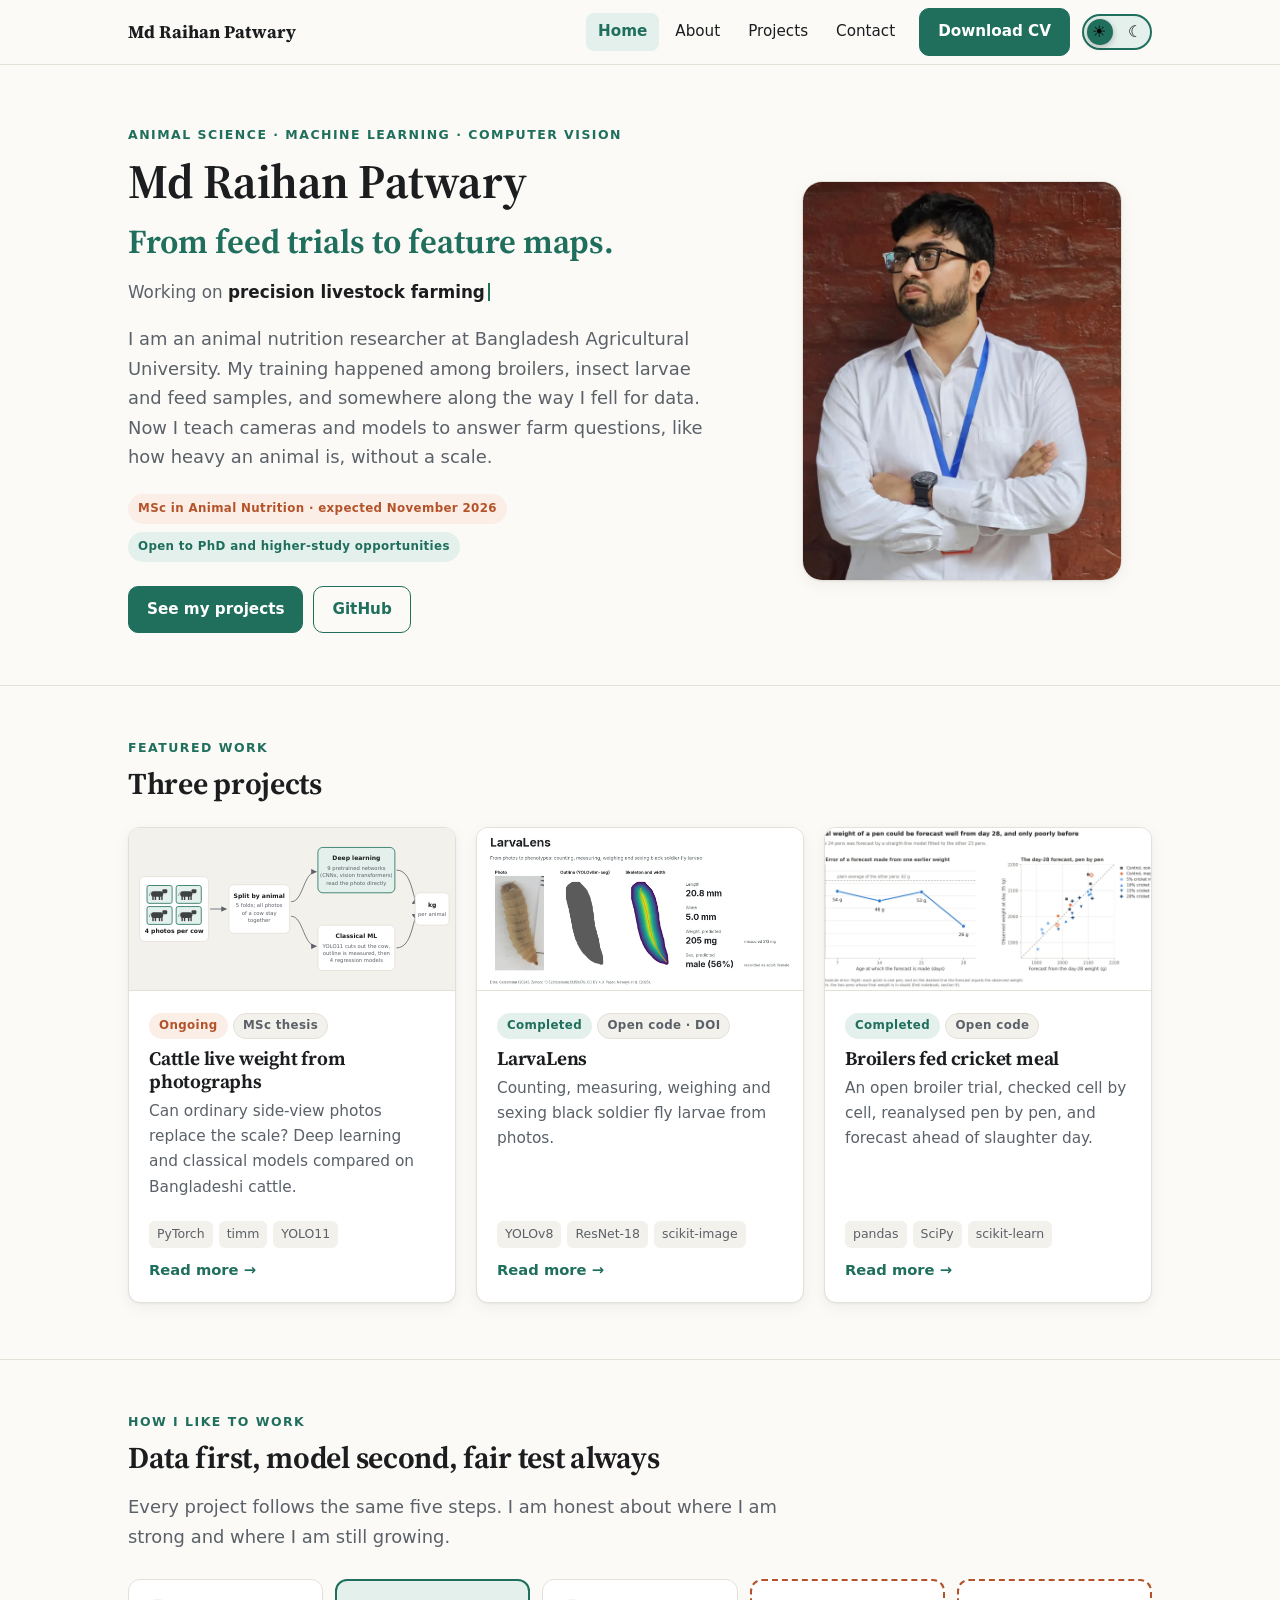
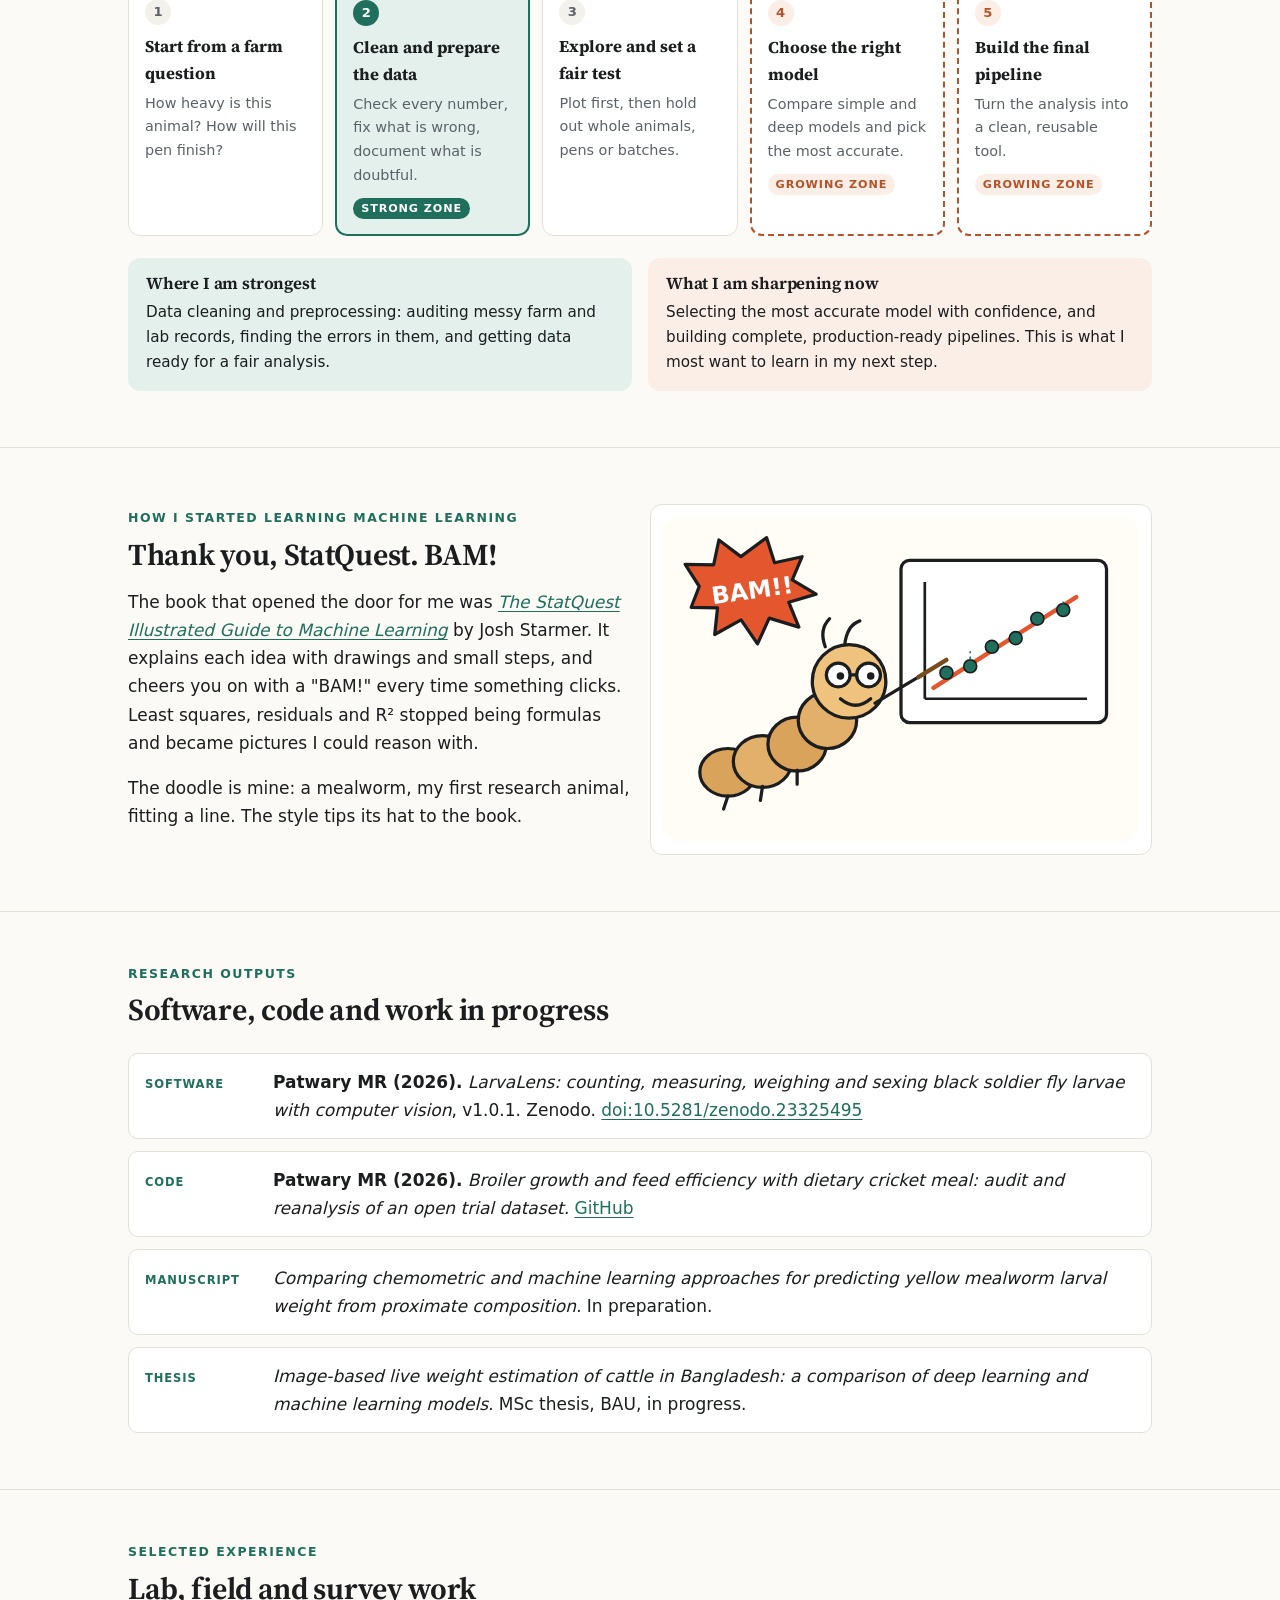
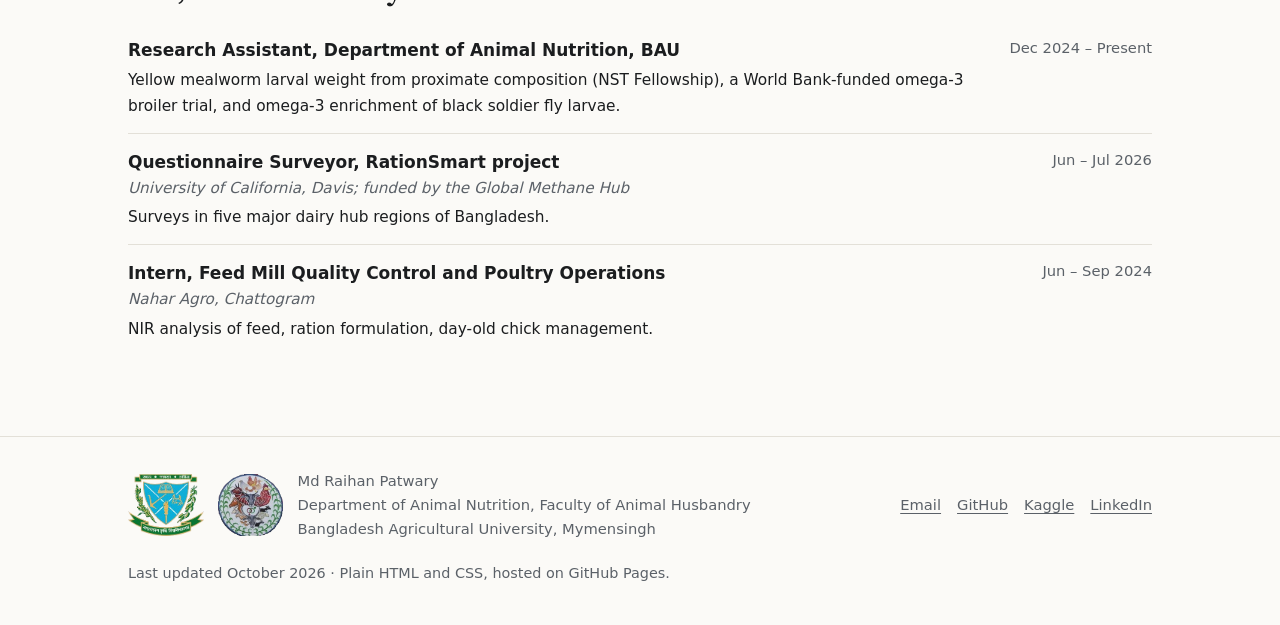
==== commit 818a7b77: "Add light animations: typing line, hero entrance, fade-up on scroll, card hover All animations are o" ====
--- a/index.html
+++ b/index.html
@@ -21,7 +21,7 @@
 <link rel="preconnect" href="https://fonts.gstatic.com" crossorigin>
 <link href="https://fonts.googleapis.com/css2?family=Source+Serif+4:opsz,wght@8..60,600;8..60,700&display=swap" rel="stylesheet">
 <link rel="stylesheet" href="assets/css/style.css">
-<script>try{var t=localStorage.getItem("theme");if(t==="light"||t==="dark")document.documentElement.setAttribute("data-theme",t)}catch(e){}</script>
+<script>document.documentElement.classList.add("js");try{var t=localStorage.getItem("theme");if(t==="light"||t==="dark")document.documentElement.setAttribute("data-theme",t)}catch(e){}</script>
 </head>
 <body>
 <a class="skip" href="#main">Skip to content</a>
@@ -42,6 +42,7 @@
       <p class="eyebrow">Animal science · Machine learning · Computer vision</p>
       <h1>Md Raihan Patwary</h1>
       <p class="tagline">From feed trials to feature maps.</p>
+      <p class="typed-line" aria-label="Research areas: precision livestock farming, computer vision for livestock, predictive modelling, animal nutrition and feed science">Working on <span class="typed" data-words="precision livestock farming|computer vision for livestock|predictive modelling|animal nutrition and feed science">precision livestock farming</span><span class="caret" aria-hidden="true"></span></p>
       <p class="lead">I am an animal nutrition researcher at Bangladesh Agricultural University. My training happened among broilers, insect larvae and feed samples, and somewhere along the way I fell for data. Now I teach cameras and models to answer farm questions, like how heavy an animal is, without a scale.</p>
       <div class="status"><span class="badge ongoing">MSc in Animal Nutrition · expected November 2026</span><span class="badge done">Open to PhD and higher-study opportunities</span></div>
       <div class="btns">
--- a/assets/css/style.css
+++ b/assets/css/style.css
@@ -220,3 +220,37 @@
 .hero-grid > * { min-width: 0; }
 .status .badge { white-space: normal; line-height: 1.35; }
 .doodle { background: var(--surface); border: 1px solid var(--line); border-radius: var(--radius); padding: 12px; }
+
+/* ---------- light animations (switched off for people who ask for reduced motion) ---------- */
+.typed-line { font-size: 1.05rem; color: var(--muted); margin: -.3em 0 1em; min-height: 1.6em; }
+.typed { color: var(--ink); font-weight: 600; }
+.caret { display: inline-block; width: 2px; height: 1.1em; background: var(--accent); margin-left: 3px; vertical-align: -.18em; animation: blink 1s steps(1) infinite; }
+@keyframes blink { 50% { opacity: 0; } }
+
+@keyframes rise { from { opacity: 0; transform: translateY(18px); } to { opacity: 1; transform: none; } }
+@keyframes settle { from { opacity: 0; transform: scale(.96); } to { opacity: 1; transform: none; } }
+.js .hero-grid > div:first-child > * { animation: rise .7s cubic-bezier(.2, .7, .2, 1) both; }
+.js .hero-grid > div:first-child > :nth-child(2) { animation-delay: .08s; }
+.js .hero-grid > div:first-child > :nth-child(3) { animation-delay: .16s; }
+.js .hero-grid > div:first-child > :nth-child(4) { animation-delay: .24s; }
+.js .hero-grid > div:first-child > :nth-child(5) { animation-delay: .32s; }
+.js .hero-grid > div:first-child > :nth-child(6) { animation-delay: .40s; }
+.js .hero-grid > div:first-child > :nth-child(7) { animation-delay: .48s; }
+.js .portrait { animation: settle .9s .2s cubic-bezier(.2, .7, .2, 1) both; }
+
+.js .reveal { opacity: 0; transform: translateY(22px); transition: opacity .6s ease, transform .6s cubic-bezier(.2, .7, .2, 1); transition-delay: var(--d, 0s); }
+.js .reveal.in { opacity: 1; transform: none; }
+
+.card .thumb img, .card .thumb svg { transition: transform .45s ease; }
+a.card:hover .thumb img, a.card:hover .thumb svg { transform: scale(1.04); }
+a.card .more { transition: letter-spacing .2s ease; }
+a.card:hover .more { letter-spacing: .02em; }
+.flow li { transition: transform .2s ease, box-shadow .2s ease; }
+.flow li:hover { transform: translateY(-3px); box-shadow: var(--shadow); }
+@keyframes glow { 0%, 100% { box-shadow: 0 0 0 0 rgba(31, 111, 92, 0); } 50% { box-shadow: 0 0 0 6px rgba(31, 111, 92, .18); } }
+.flow li.strong.in { animation: glow 1.6s .6s ease-in-out 2; }
+
+@media (prefers-reduced-motion: reduce) {
+  .js .reveal { opacity: 1; transform: none; transition: none; }
+  .js .hero-grid > div:first-child > *, .js .portrait, .caret, .flow li.strong.in { animation: none; }
+}
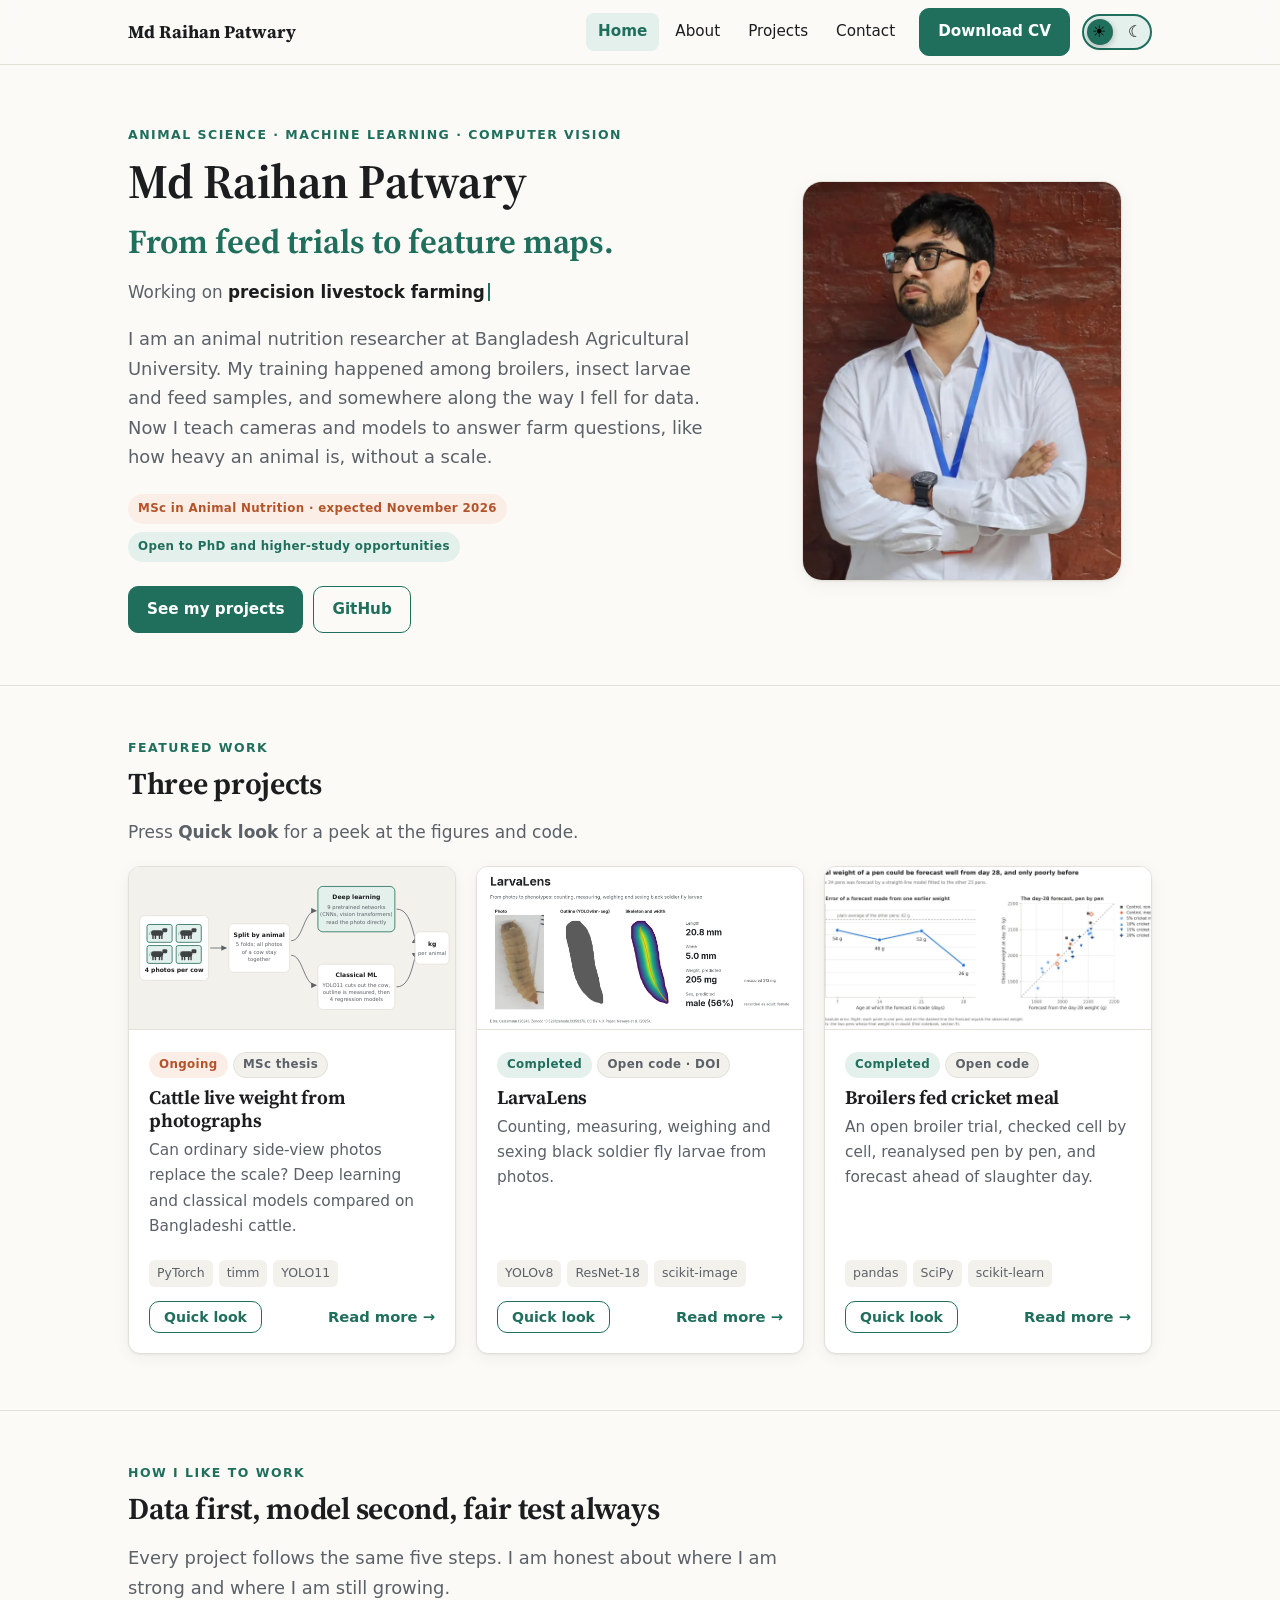
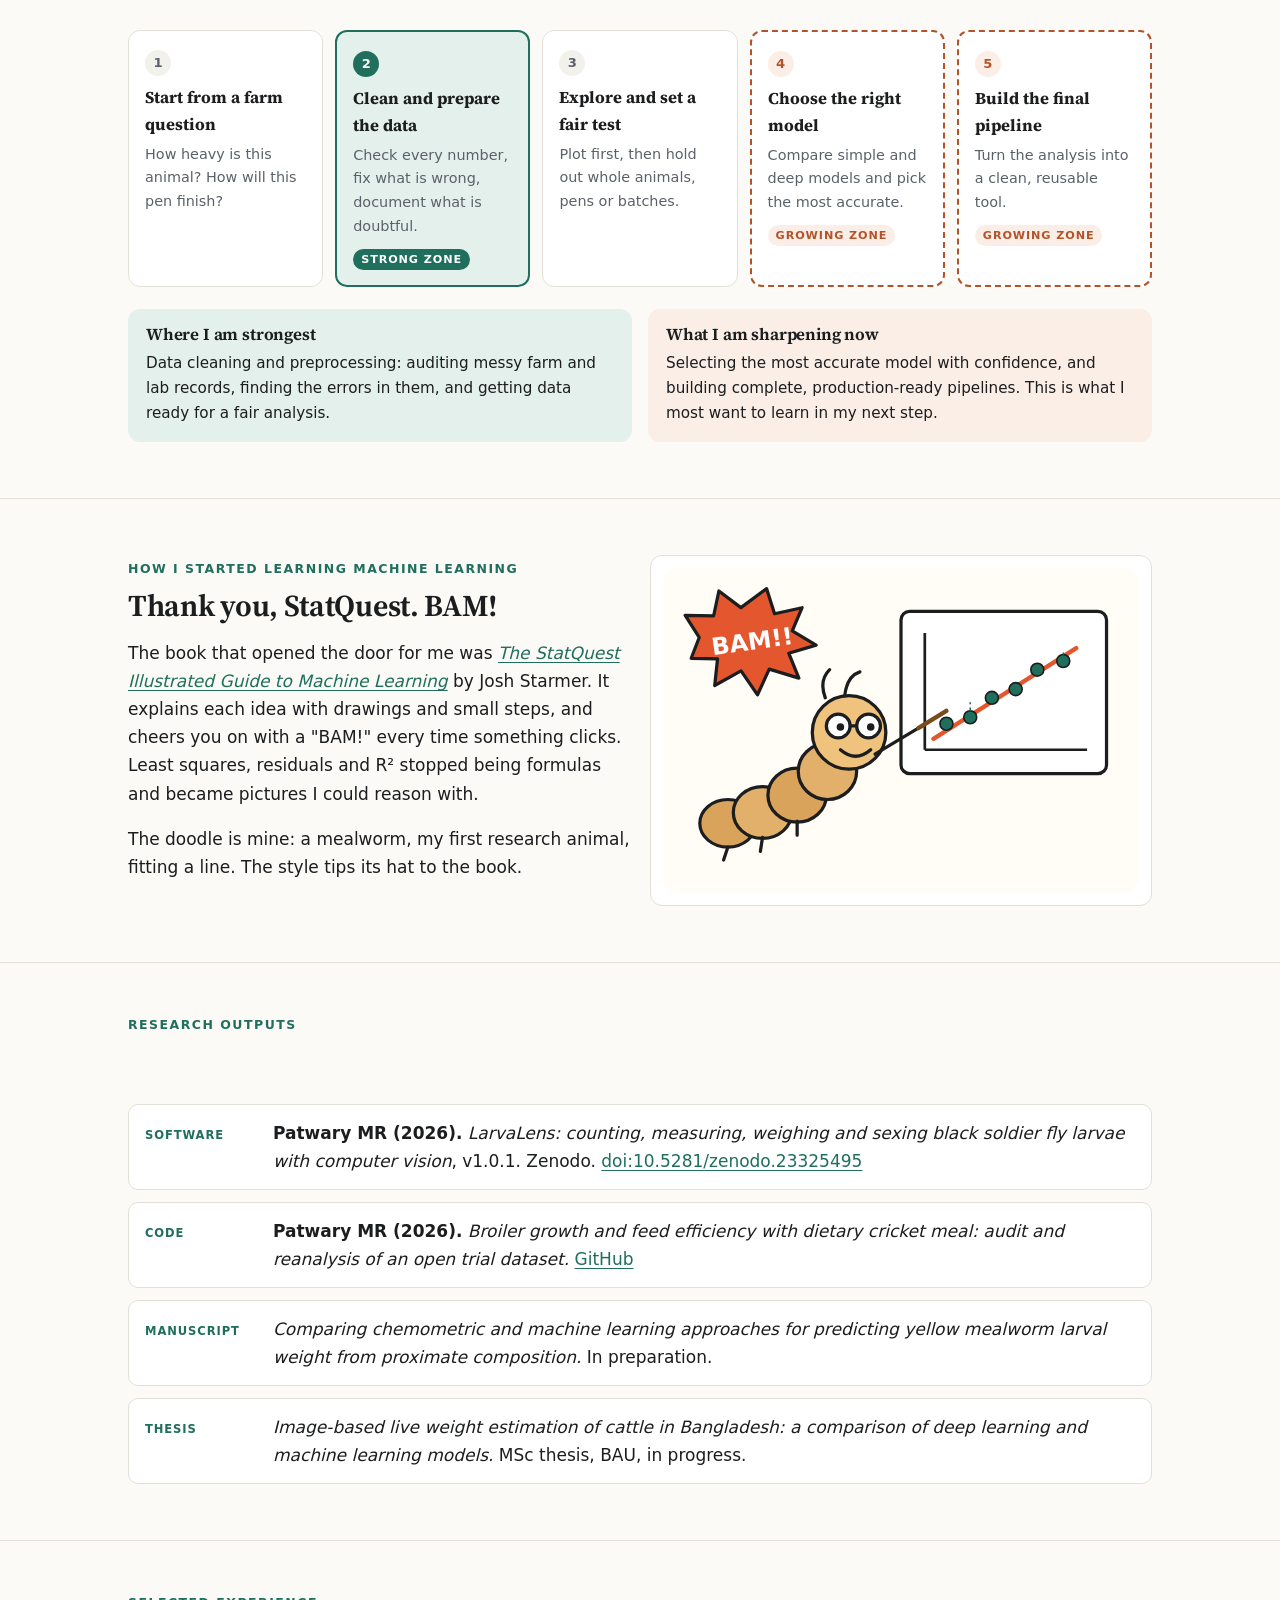
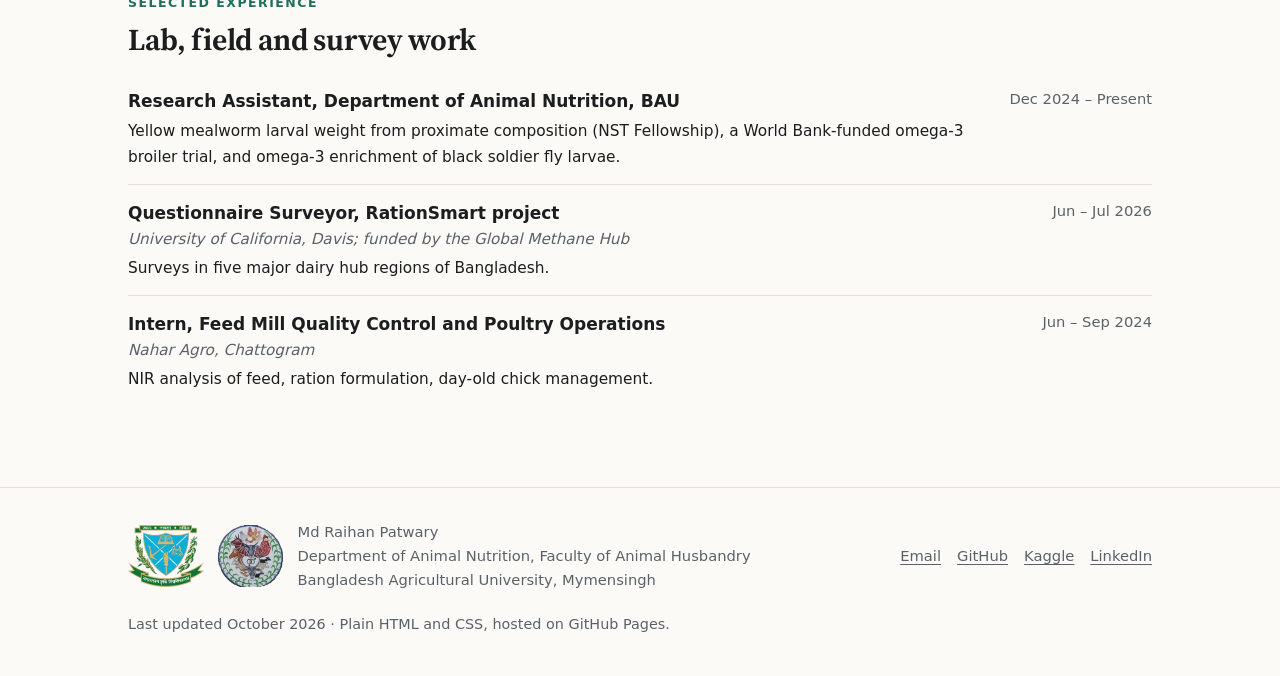
==== commit 856e181b: "Add Quick look panels to project cards: figure slideshow and real code excerpts" ====
--- a/index.html
+++ b/index.html
@@ -58,9 +58,10 @@
   <div class="wrap">
     <p class="eyebrow">Featured work</p>
     <h2>Three projects</h2>
-    <div class="grid three" style="margin-top:24px">
-<a class="card" href="projects/cattle-weight.html">
-  <div class="thumb"><svg viewBox="0 0 800 400" role="img" aria-label="Thesis pipeline: four side-view photos per cow, split by animal into five folds, then deep learning networks on the photos and classical models on outline measurements, scored per animal">
+    <p class="muted">Press <b>Quick look</b> for a peek at the figures and code.</p>
+    <div class="grid three" style="margin-top:20px">
+<article class="card">
+  <a class="thumb-link" href="projects/cattle-weight.html" tabindex="-1" aria-hidden="true"><div class="thumb"><svg viewBox="0 0 800 400" role="img" aria-label="Thesis pipeline: four side-view photos per cow, split by animal into five folds, then deep learning networks on the photos and classical models on outline measurements, scored per animal">
 <style>
 .pl-box{fill:var(--surface);stroke:var(--line);stroke-width:2}
 .pl-acc{fill:var(--accent-soft);stroke:var(--accent);stroke-width:2}
@@ -114,35 +115,181 @@
   <text class="pl-t" x="42" y="36" text-anchor="middle">kg</text>
   <text class="pl-s" x="42" y="58" text-anchor="middle">per animal</text>
 </g>
-</svg></div>
+</svg></div></a>
   <div class="card-body">
     <div><span class="badge ongoing">Ongoing</span> <span class="badge">MSc thesis</span></div>
-    <h3>Cattle live weight from photographs</h3>
+    <h3><a href="projects/cattle-weight.html">Cattle live weight from photographs</a></h3>
     <p>Can ordinary side-view photos replace the scale? Deep learning and classical models compared on Bangladeshi cattle.</p>
     <div class="tags"><span class="tag">PyTorch</span><span class="tag">timm</span><span class="tag">YOLO11</span></div>
-    <span class="more">Read more →</span>
-  </div>
-</a>
-<a class="card" href="projects/larvalens.html">
-  <div class="thumb"><img src="assets/figures/larvalens/fig01_hero_light.webp" data-light="assets/figures/larvalens/fig01_hero_light.webp" data-dark="assets/figures/larvalens/fig01_hero_dark.webp" alt="One black soldier fly larva: photo, outline, skeleton with width map, and its predicted weight and sex" width="1280" height="640" loading="lazy"></div>
+    <div class="card-actions"><button class="btn ghost peek-btn" type="button" data-peek="peek-cattle">Quick look</button><a class="more" href="projects/cattle-weight.html">Read more →</a></div>
+  </div>
+</article>
+<article class="card">
+  <a class="thumb-link" href="projects/larvalens.html" tabindex="-1" aria-hidden="true"><div class="thumb"><img src="assets/figures/larvalens/fig01_hero_light.webp" data-light="assets/figures/larvalens/fig01_hero_light.webp" data-dark="assets/figures/larvalens/fig01_hero_dark.webp" alt="One black soldier fly larva: photo, outline, skeleton with width map, and its predicted weight and sex" width="1280" height="640" loading="lazy"></div></a>
   <div class="card-body">
     <div><span class="badge done">Completed</span> <span class="badge">Open code · DOI</span></div>
-    <h3>LarvaLens</h3>
+    <h3><a href="projects/larvalens.html">LarvaLens</a></h3>
     <p>Counting, measuring, weighing and sexing black soldier fly larvae from photos.</p>
     <div class="tags"><span class="tag">YOLOv8</span><span class="tag">ResNet-18</span><span class="tag">scikit-image</span></div>
-    <span class="more">Read more →</span>
-  </div>
-</a>
-<a class="card" href="projects/broiler-cricket-meal.html">
-  <div class="thumb"><img src="assets/figures/broiler/figure_9_forecast_final_weight.webp" alt="Forecast error by age and the day-28 forecast for each broiler pen" width="1600" height="684" loading="lazy"></div>
+    <div class="card-actions"><button class="btn ghost peek-btn" type="button" data-peek="peek-larva">Quick look</button><a class="more" href="projects/larvalens.html">Read more →</a></div>
+  </div>
+</article>
+<article class="card">
+  <a class="thumb-link" href="projects/broiler-cricket-meal.html" tabindex="-1" aria-hidden="true"><div class="thumb"><img src="assets/figures/broiler/figure_9_forecast_final_weight.webp" alt="Forecast error by age and the day-28 forecast for each broiler pen" width="1600" height="684" loading="lazy"></div></a>
   <div class="card-body">
     <div><span class="badge done">Completed</span> <span class="badge">Open code</span></div>
-    <h3>Broilers fed cricket meal</h3>
+    <h3><a href="projects/broiler-cricket-meal.html">Broilers fed cricket meal</a></h3>
     <p>An open broiler trial, checked cell by cell, reanalysed pen by pen, and forecast ahead of slaughter day.</p>
     <div class="tags"><span class="tag">pandas</span><span class="tag">SciPy</span><span class="tag">scikit-learn</span></div>
-    <span class="more">Read more →</span>
-  </div>
-</a></div>
+    <div class="card-actions"><button class="btn ghost peek-btn" type="button" data-peek="peek-broiler">Quick look</button><a class="more" href="projects/broiler-cricket-meal.html">Read more →</a></div>
+  </div>
+</article></div>
+    
+<dialog class="peek" id="peek-cattle" aria-labelledby="peek-cattle-title">
+  <div class="peek-head"><h2 id="peek-cattle-title">Cattle live weight from photographs</h2><button class="icon-btn peek-close" type="button" aria-label="Close">×</button></div>
+  <div class="peek-tabs" role="tablist" aria-label="Quick look">
+    <button role="tab" aria-selected="true" aria-controls="peek-cattle-fig" id="peek-cattle-t1">Figures</button>
+    <button role="tab" aria-selected="false" aria-controls="peek-cattle-code" id="peek-cattle-t2" tabindex="-1">Code</button>
+  </div>
+  <div class="peek-panel" role="tabpanel" id="peek-cattle-fig" aria-labelledby="peek-cattle-t1"><div class="slides"><figure class="slide on" data-k="0"><div class="svg-slide"><svg viewBox="0 0 800 400" role="img" aria-label="Thesis pipeline: four side-view photos per cow, split by animal into five folds, then deep learning networks on the photos and classical models on outline measurements, scored per animal">
+<style>
+.pl-box{fill:var(--surface);stroke:var(--line);stroke-width:2}
+.pl-acc{fill:var(--accent-soft);stroke:var(--accent);stroke-width:2}
+.pl-t{font:600 15px system-ui,sans-serif;fill:var(--ink)}
+.pl-s{font:13px system-ui,sans-serif;fill:var(--muted)}
+.pl-a{stroke:var(--muted);stroke-width:2;fill:none;marker-end:url(#pl-arrow)}
+.pl-cow{fill:var(--ink);opacity:.82}
+</style>
+<rect width="800" height="400" fill="var(--surface-2)"/>
+<defs><marker id="pl-arrow" viewBox="0 0 10 10" refX="9" refY="5" markerWidth="7" markerHeight="7" orient="auto"><path d="M0 0L10 5L0 10z" fill="var(--muted)"/></marker></defs>
+<g transform="translate(24 120)">
+  <rect class="pl-box" width="170" height="160" rx="12"/>
+  <g transform="translate(18 22)">
+    <rect x="0" y="0" width="62" height="44" rx="5" class="pl-acc"/><rect x="72" y="0" width="62" height="44" rx="5" class="pl-acc"/>
+    <rect x="0" y="52" width="62" height="44" rx="5" class="pl-acc"/><rect x="72" y="52" width="62" height="44" rx="5" class="pl-acc"/>
+    <g class="pl-cow"><rect x="10" y="14" width="30" height="14" rx="6"/><rect x="38" y="9" width="12" height="10" rx="3"/><rect x="13" y="26" width="3.5" height="10" rx="1"/><rect x="19" y="26" width="3.5" height="10" rx="1"/><rect x="29" y="26" width="3.5" height="10" rx="1"/><rect x="35" y="26" width="3.5" height="10" rx="1"/><path d="M10 17q-5 2-4 9" stroke="currentColor" fill="none"/></g>
+    <g class="pl-cow" transform="translate(72 0)"><rect x="10" y="14" width="30" height="14" rx="6"/><rect x="38" y="9" width="12" height="10" rx="3"/><rect x="13" y="26" width="3.5" height="10" rx="1"/><rect x="19" y="26" width="3.5" height="10" rx="1"/><rect x="29" y="26" width="3.5" height="10" rx="1"/><rect x="35" y="26" width="3.5" height="10" rx="1"/><path d="M10 17q-5 2-4 9" stroke="currentColor" fill="none"/></g>
+    <g class="pl-cow" transform="translate(0 52)"><rect x="10" y="14" width="30" height="14" rx="6"/><rect x="38" y="9" width="12" height="10" rx="3"/><rect x="13" y="26" width="3.5" height="10" rx="1"/><rect x="19" y="26" width="3.5" height="10" rx="1"/><rect x="29" y="26" width="3.5" height="10" rx="1"/><rect x="35" y="26" width="3.5" height="10" rx="1"/><path d="M10 17q-5 2-4 9" stroke="currentColor" fill="none"/></g>
+    <g class="pl-cow" transform="translate(72 52)"><rect x="10" y="14" width="30" height="14" rx="6"/><rect x="38" y="9" width="12" height="10" rx="3"/><rect x="13" y="26" width="3.5" height="10" rx="1"/><rect x="19" y="26" width="3.5" height="10" rx="1"/><rect x="29" y="26" width="3.5" height="10" rx="1"/><rect x="35" y="26" width="3.5" height="10" rx="1"/><path d="M10 17q-5 2-4 9" stroke="currentColor" fill="none"/></g>
+  </g>
+  <text class="pl-t" x="85" y="140" text-anchor="middle">4 photos per cow</text>
+</g>
+<path class="pl-a" d="M198 200h40"/>
+<g transform="translate(244 140)">
+  <rect class="pl-box" width="150" height="120" rx="12"/>
+  <text class="pl-t" x="75" y="34" text-anchor="middle">Split by animal</text>
+  <text class="pl-s" x="75" y="56" text-anchor="middle">5 folds; all photos</text>
+  <text class="pl-s" x="75" y="74" text-anchor="middle">of a cow stay</text>
+  <text class="pl-s" x="75" y="92" text-anchor="middle">together</text>
+</g>
+<path class="pl-a" d="M398 182c30 0 30-74 62-74"/>
+<path class="pl-a" d="M398 218c30 0 30 74 62 74"/>
+<g transform="translate(464 48)">
+  <rect class="pl-acc" width="190" height="112" rx="12"/>
+  <text class="pl-t" x="95" y="32" text-anchor="middle">Deep learning</text>
+  <text class="pl-s" x="95" y="56" text-anchor="middle">9 pretrained networks</text>
+  <text class="pl-s" x="95" y="74" text-anchor="middle">(CNNs, vision transformers)</text>
+  <text class="pl-s" x="95" y="92" text-anchor="middle">read the photo directly</text>
+</g>
+<g transform="translate(464 240)">
+  <rect class="pl-box" width="190" height="112" rx="12"/>
+  <text class="pl-t" x="95" y="32" text-anchor="middle">Classical ML</text>
+  <text class="pl-s" x="95" y="56" text-anchor="middle">YOLO11 cuts out the cow,</text>
+  <text class="pl-s" x="95" y="74" text-anchor="middle">outline is measured, then</text>
+  <text class="pl-s" x="95" y="92" text-anchor="middle">4 regression models</text>
+</g>
+<path class="pl-a" d="M658 104c40 0 40 76 52 84"/>
+<path class="pl-a" d="M658 296c40 0 40-76 52-84"/>
+<g transform="translate(704 160)">
+  <rect class="pl-box" width="84" height="80" rx="12"/>
+  <text class="pl-t" x="42" y="36" text-anchor="middle">kg</text>
+  <text class="pl-s" x="42" y="58" text-anchor="middle">per animal</text>
+</g>
+</svg></div><figcaption>The method: four photos per cow, split by animal, deep learning on the photos and classical models on outline measurements. Results after the defence.</figcaption></figure></div></div>
+  <div class="peek-panel" role="tabpanel" id="peek-cattle-code" aria-labelledby="peek-cattle-t2" hidden><div class="code-tabs"><div role="tablist" aria-label="Code excerpts"><button role="tab" id="pk-cattle-t0" aria-controls="pk-cattle-p0" aria-selected="true" tabindex="0">folds_and_baseline.py</button></div><div class="code-panel" role="tabpanel" id="pk-cattle-p0" aria-labelledby="pk-cattle-t0"><p class="note">Folds are built on animals, not photos, and the no-photo baseline uses the same folds.</p><button class="copy" type="button">Copy</button><pre><code><span class="tok-k">from</span> sklearn.model_selection <span class="tok-k">import</span> StratifiedKFold
+<span class="tok-k">from</span> sklearn.linear_model <span class="tok-k">import</span> LinearRegression
+
+df[<span class="tok-s">&quot;weight_class&quot;</span>] = pd.<span class="tok-f">cut</span>(df[<span class="tok-s">&quot;weight_in_kg&quot;</span>], [<span class="tok-n">0</span>, <span class="tok-n">200</span>, <span class="tok-n">250</span>, <span class="tok-n">300</span>, <span class="tok-n">400</span>, <span class="tok-n">10000</span>], labels=<span class="tok-k">False</span>)
+df[<span class="tok-s">&quot;fold&quot;</span>] = -<span class="tok-n">1</span>
+splitter = <span class="tok-f">StratifiedKFold</span>(n_splits=<span class="tok-n">5</span>, shuffle=<span class="tok-k">True</span>, random_state=<span class="tok-n">42</span>)
+<span class="tok-k">for</span> k, (_, test_rows) <span class="tok-k">in</span> <span class="tok-f">enumerate</span>(splitter.<span class="tok-f">split</span>(df, df[<span class="tok-s">&quot;weight_class&quot;</span>])):
+    df.loc[test_rows, <span class="tok-s">&quot;fold&quot;</span>] = k
+
+
+X = pd.<span class="tok-f">get_dummies</span>(df[[<span class="tok-s">&quot;height_in_inch&quot;</span>, <span class="tok-s">&quot;breed&quot;</span>]], dtype=float)
+y = df[<span class="tok-s">&quot;weight_in_kg&quot;</span>]
+guess = pd.<span class="tok-f">Series</span>(<span class="tok-n">0.0</span>, index=df.index)
+<span class="tok-k">for</span> k <span class="tok-k">in</span> <span class="tok-f">range</span>(<span class="tok-n">5</span>):
+    test = df[<span class="tok-s">&quot;fold&quot;</span>] == k
+    guess[test] = <span class="tok-f">LinearRegression</span>().<span class="tok-f">fit</span>(X[~test], y[~test]).<span class="tok-f">predict</span>(X[test])</code></pre></div></div></div>
+  <div class="peek-foot"><a class="btn primary" href="projects/cattle-weight.html">Read more</a></div>
+</dialog>
+<dialog class="peek" id="peek-larva" aria-labelledby="peek-larva-title">
+  <div class="peek-head"><h2 id="peek-larva-title">LarvaLens</h2><button class="icon-btn peek-close" type="button" aria-label="Close">×</button></div>
+  <div class="peek-tabs" role="tablist" aria-label="Quick look">
+    <button role="tab" aria-selected="true" aria-controls="peek-larva-fig" id="peek-larva-t1">Figures</button>
+    <button role="tab" aria-selected="false" aria-controls="peek-larva-code" id="peek-larva-t2" tabindex="-1">Code</button>
+  </div>
+  <div class="peek-panel" role="tabpanel" id="peek-larva-fig" aria-labelledby="peek-larva-t1"><div class="slides"><figure class="slide on" data-k="0"><img src="assets/figures/larvalens/fig07_detection_overlay.webp" alt="YOLOv8 detections on test photos" width="1400" height="1047" loading="lazy"><figcaption>YOLOv8 finds and outlines larvae on photos it never saw, including some the labellers skipped.</figcaption></figure><figure class="slide" data-k="1"><img src="assets/figures/larvalens/fig10_morphometrics.webp" alt="Outline, skeleton and width measurement of one larva" width="1400" height="457" loading="lazy"><figcaption>Each larva is measured from its outline: area, skeleton length and width.</figcaption></figure><figure class="slide" data-k="2"><img src="assets/figures/larvalens/fig14_model_comparison.webp" alt="Weight models compared on unseen batches and a random split" width="1400" height="619" loading="lazy"><figcaption>Learning weight straight from pixels beats measuring shape, even on unseen rearing batches.</figcaption></figure></div><div class="slide-nav"><button class="icon-btn prev" type="button" aria-label="Previous figure">‹</button><div class="dots"><button class="dot on" type="button" aria-label="Figure 1" data-k="0"></button><button class="dot" type="button" aria-label="Figure 2" data-k="1"></button><button class="dot" type="button" aria-label="Figure 3" data-k="2"></button></div><button class="icon-btn next" type="button" aria-label="Next figure">›</button></div></div>
+  <div class="peek-panel" role="tabpanel" id="peek-larva-code" aria-labelledby="peek-larva-t2" hidden><div class="code-tabs"><div role="tablist" aria-label="Code excerpts"><button role="tab" id="pk-larva-t0" aria-controls="pk-larva-p0" aria-selected="true" tabindex="0">splits.py</button><button role="tab" id="pk-larva-t1" aria-controls="pk-larva-p1" aria-selected="false" tabindex="-1">morphometrics.py</button></div><div class="code-panel" role="tabpanel" id="pk-larva-p0" aria-labelledby="pk-larva-t0"><p class="note">Whole rearing batches go to one fold, so every test is on unseen batches.</p><button class="copy" type="button">Copy</button><pre><code><span class="tok-k">def</span> <span class="tok-f">assign_batch_folds</span>(batches: pd.DataFrame, n_folds: int = <span class="tok-n">5</span>, seed: int = <span class="tok-n">42</span>) -&gt; dict[str, int]:
+    <span class="tok-s">&quot;&quot;&quot;Assign whole batches to folds, spreading each temperature group across folds.&quot;&quot;&quot;</span>
+    rng = np.random.<span class="tok-f">default_rng</span>(seed)
+    order = batches.<span class="tok-f">assign</span>(tiebreak=rng.<span class="tok-f">random</span>(<span class="tok-f">len</span>(batches)))
+    group_size = order.<span class="tok-f">groupby</span>(<span class="tok-s">&quot;temp_group&quot;</span>)[<span class="tok-s">&quot;batch&quot;</span>].<span class="tok-f">transform</span>(<span class="tok-s">&quot;count&quot;</span>)
+    order = order.<span class="tok-f">assign</span>(group_size=group_size).<span class="tok-f">sort_values</span>(
+        [<span class="tok-s">&quot;group_size&quot;</span>, <span class="tok-s">&quot;temp_group&quot;</span>, <span class="tok-s">&quot;n&quot;</span>, <span class="tok-s">&quot;tiebreak&quot;</span>], ascending=[<span class="tok-k">False</span>, <span class="tok-k">True</span>, <span class="tok-k">False</span>, <span class="tok-k">True</span>]
+    )
+    rows = np.<span class="tok-f">zeros</span>(n_folds)
+    per_group: dict[str, np.ndarray] = {}
+    out: dict[str, int] = {}
+    <span class="tok-k">for</span> rec <span class="tok-k">in</span> order.<span class="tok-f">itertuples</span>(index=<span class="tok-k">False</span>):
+        counts = per_group.<span class="tok-f">setdefault</span>(rec.temp_group, np.<span class="tok-f">zeros</span>(n_folds))
+        noise = rng.<span class="tok-f">random</span>(n_folds) * <span class="tok-n">1e-6</span>
+        fold = <span class="tok-f">int</span>(np.<span class="tok-f">lexsort</span>((noise, rows, counts))[<span class="tok-n">0</span>])
+        out[rec.batch] = fold
+        counts[fold] += <span class="tok-n">1</span>
+        rows[fold] += rec.n
+    <span class="tok-k">return</span> out</code></pre></div><div class="code-panel" role="tabpanel" id="pk-larva-p1" aria-labelledby="pk-larva-t1" hidden><p class="note">Length from the skeleton's longest path, plus the tips that thinning cuts off.</p><button class="copy" type="button">Copy</button><pre><code>dt = ndimage.<span class="tok-f">distance_transform_edt</span>(mask)
+path = <span class="tok-f">longest_skeleton_path</span>(<span class="tok-f">skeletonize</span>(mask))
+ends = path[[<span class="tok-n">0</span>, -<span class="tok-n">1</span>]].<span class="tok-f">round</span>().<span class="tok-f">astype</span>(int)
+tips = <span class="tok-f">float</span>(dt[ends[<span class="tok-n">0</span>][<span class="tok-n">0</span>], ends[<span class="tok-n">0</span>][<span class="tok-n">1</span>]] + dt[ends[<span class="tok-n">1</span>][<span class="tok-n">0</span>], ends[<span class="tok-n">1</span>][<span class="tok-n">1</span>]])
+length = <span class="tok-f">path_length</span>(path) + tips
+idx = path.<span class="tok-f">round</span>().<span class="tok-f">astype</span>(int)
+radius = dt[idx[:, <span class="tok-n">0</span>], idx[:, <span class="tok-n">1</span>]]
+q = <span class="tok-f">len</span>(radius) // <span class="tok-n">4</span>
+middle = radius[q : <span class="tok-f">len</span>(radius) - q] <span class="tok-k">if</span> <span class="tok-f">len</span>(radius) &gt;= <span class="tok-n">4</span> <span class="tok-k">else</span> radius
+out = <span class="tok-f">Measurements</span>(
+    area_px=<span class="tok-f">float</span>(mask.<span class="tok-f">sum</span>()),
+    perimeter_px=<span class="tok-f">perimeter</span>(mask),
+    length_px=length,
+    width_max_px=<span class="tok-f">float</span>(<span class="tok-n">2</span> * dt.<span class="tok-f">max</span>()),
+    width_mid_px=<span class="tok-f">float</span>(<span class="tok-n">2</span> * middle.<span class="tok-f">mean</span>()),
+)</code></pre></div></div></div>
+  <div class="peek-foot"><a class="btn primary" href="https://github.com/raihan-patwary/larvalens">Code on GitHub</a><a class="btn ghost" href="projects/larvalens.html">Read more</a></div>
+</dialog>
+<dialog class="peek" id="peek-broiler" aria-labelledby="peek-broiler-title">
+  <div class="peek-head"><h2 id="peek-broiler-title">Broilers fed cricket meal</h2><button class="icon-btn peek-close" type="button" aria-label="Close">×</button></div>
+  <div class="peek-tabs" role="tablist" aria-label="Quick look">
+    <button role="tab" aria-selected="true" aria-controls="peek-broiler-fig" id="peek-broiler-t1">Figures</button>
+    <button role="tab" aria-selected="false" aria-controls="peek-broiler-code" id="peek-broiler-t2" tabindex="-1">Code</button>
+  </div>
+  <div class="peek-panel" role="tabpanel" id="peek-broiler-fig" aria-labelledby="peek-broiler-t1"><div class="slides"><figure class="slide on" data-k="0"><img src="assets/figures/broiler/figure_1_growth_curve.webp" alt="Growth curves of broilers by diet" width="1400" height="658" loading="lazy"><figcaption>All six diets grew along the same curve to about 2 kg at day 35.</figcaption></figure><figure class="slide" data-k="1"><img src="assets/figures/broiler/figure_9_forecast_final_weight.webp" alt="Forecast error by age and the day-28 forecast per pen" width="1600" height="684" loading="lazy"><figcaption>From day 28, a pen's final weight can be forecast within about 26 g.</figcaption></figure></div><div class="slide-nav"><button class="icon-btn prev" type="button" aria-label="Previous figure">‹</button><div class="dots"><button class="dot on" type="button" aria-label="Figure 1" data-k="0"></button><button class="dot" type="button" aria-label="Figure 2" data-k="1"></button></div><button class="icon-btn next" type="button" aria-label="Next figure">›</button></div></div>
+  <div class="peek-panel" role="tabpanel" id="peek-broiler-code" aria-labelledby="peek-broiler-t2" hidden><div class="code-tabs"><div role="tablist" aria-label="Code excerpts"><button role="tab" id="pk-broiler-t0" aria-controls="pk-broiler-p0" aria-selected="true" tabindex="0">03_prediction_models.ipynb</button></div><div class="code-panel" role="tabpanel" id="pk-broiler-p0" aria-labelledby="pk-broiler-t0"><p class="note">Every forecast comes from a model fitted without the pen being forecast.</p><button class="copy" type="button">Copy</button><pre><code><span class="tok-k">def</span> <span class="tok-f">predict_unseen_pens</span>(model, features, target, pens):
+    <span class="tok-s">&quot;&quot;&quot;Predict every row with a model that was fitted without the pen the row belongs to.&quot;&quot;&quot;</span>
+    <span class="tok-k">return</span> <span class="tok-f">cross_val_predict</span>(model, features, target, groups=pens, cv=<span class="tok-f">LeaveOneGroupOut</span>())
+
+
+forecasts = {
+    <span class="tok-s">&quot;mean of the other pens (baseline)&quot;</span>: baseline_forecast,
+    <span class="tok-s">&quot;last week&#x27;s gain repeats&quot;</span>: (pen_weights[<span class="tok-n">28</span>] + (pen_weights[<span class="tok-n">28</span>] - pen_weights[<span class="tok-n">21</span>])).<span class="tok-f">to_numpy</span>(),
+    <span class="tok-s">&quot;straight line on the weight at day 28&quot;</span>:
+        <span class="tok-f">predict_unseen_pens</span>(<span class="tok-f">LinearRegression</span>(), pen_weights[[<span class="tok-n">28</span>]].<span class="tok-f">to_numpy</span>(), final_weight, pen_ids),
+    <span class="tok-s">&quot;random forest on the weights at days 7 to 28&quot;</span>:
+        <span class="tok-f">predict_unseen_pens</span>(<span class="tok-f">RandomForestRegressor</span>(n_estimators=<span class="tok-n">500</span>, random_state=<span class="tok-n">0</span>), weights_to_day28, final_weight, pen_ids),
+    <span class="tok-c"># ... plus a Gompertz growth curve per pen and nearest neighbours</span>
+}</code></pre></div></div></div>
+  <div class="peek-foot"><a class="btn primary" href="https://github.com/raihan-patwary/broiler-cricket-meal-analysis">Code on GitHub</a><a class="btn ghost" href="projects/broiler-cricket-meal.html">Read more</a></div>
+</dialog>
   </div>
 </section>
 
--- a/assets/css/style.css
+++ b/assets/css/style.css
@@ -254,3 +254,60 @@
   .js .reveal { opacity: 1; transform: none; transition: none; }
   .js .hero-grid > div:first-child > *, .js .portrait, .caret, .flow li.strong.in { animation: none; }
 }
+
+/* ---------- project cards with Quick look ---------- */
+article.card { transition: transform .15s ease, box-shadow .15s ease; }
+article.card:hover { transform: translateY(-3px); box-shadow: 0 10px 28px rgba(20, 20, 20, .10); }
+.card h3 a { color: var(--ink); text-decoration: none; }
+.card h3 a:hover { color: var(--accent); }
+.thumb-link { display: block; }
+.thumb-link .thumb, .card > .thumb-link > .thumb { aspect-ratio: 2 / 1; }
+.card .thumb-link > .thumb { background: var(--surface-2); border-bottom: 1px solid var(--line); overflow: hidden; }
+.card .thumb-link img, .card .thumb-link svg { width: 100%; height: 100%; object-fit: cover; transition: transform .45s ease; }
+article.card:hover .thumb-link img, article.card:hover .thumb-link svg { transform: scale(1.04); }
+.card-actions { display: flex; align-items: center; justify-content: space-between; gap: 10px; margin-top: 14px; }
+.card-actions .btn { padding: 7px 14px; font-size: .88rem; }
+.card-actions .more { margin: 0; text-decoration: none; }
+
+/* ---------- Quick look panel ---------- */
+dialog.peek { width: min(920px, calc(100vw - 24px)); max-height: calc(100vh - 32px); padding: 0; border: 1px solid var(--line); border-radius: 16px; background: var(--surface); color: var(--ink); box-shadow: 0 24px 60px rgba(0, 0, 0, .3); overflow: auto; }
+dialog.peek::backdrop { background: rgba(10, 12, 14, .55); backdrop-filter: blur(3px); }
+dialog.peek[open] { animation: peek-in .32s cubic-bezier(.2, .8, .2, 1); }
+dialog.peek[open]::backdrop { animation: fade-in .3s ease; }
+dialog.peek.closing { animation: peek-out .2s ease forwards; }
+@keyframes peek-in { from { opacity: 0; transform: translateY(16px) scale(.97); } to { opacity: 1; transform: none; } }
+@keyframes peek-out { to { opacity: 0; transform: translateY(10px) scale(.98); } }
+@keyframes fade-in { from { opacity: 0; } }
+.peek-head { display: flex; align-items: center; justify-content: space-between; gap: 12px; padding: 16px 20px 6px; }
+.peek-head h2 { font-size: 1.35rem; margin: 0; }
+.peek-tabs { display: flex; gap: 6px; padding: 6px 20px 0; border-bottom: 1px solid var(--line); }
+.peek-tabs [role="tab"] { border: 0; background: none; padding: 10px 14px; font: 600 .95rem var(--sans); color: var(--muted); cursor: pointer; border-bottom: 3px solid transparent; }
+.peek-tabs [role="tab"][aria-selected="true"] { color: var(--accent); border-bottom-color: var(--accent); }
+.peek-panel { padding: 18px 20px; }
+.peek-panel:not([hidden]) { animation: fade-in .3s ease; }
+.peek-foot { display: flex; flex-wrap: wrap; gap: 10px; padding: 0 20px 20px; }
+.slides { position: relative; }
+.slide { margin: 0; display: none; }
+.slide.on { display: block; animation: slide-in .35s ease; }
+@keyframes slide-in { from { opacity: 0; transform: translateX(18px); } to { opacity: 1; transform: none; } }
+.slide img { width: 100%; border-radius: 8px; background: #fff; border: 1px solid var(--line); }
+.svg-slide { border: 1px solid var(--line); border-radius: 8px; overflow: hidden; }
+.slide-nav { display: flex; align-items: center; justify-content: center; gap: 14px; margin-top: 12px; }
+.dots { display: flex; gap: 8px; }
+.dot { width: 10px; height: 10px; border-radius: 50%; border: 0; background: var(--line); cursor: pointer; padding: 0; transition: transform .2s, background .2s; }
+.dot.on { background: var(--accent); transform: scale(1.3); }
+
+/* code inside the panel */
+.code-tabs { border: 1px solid var(--line); border-radius: var(--radius); overflow: hidden; background: var(--surface-2); }
+.code-tabs [role="tablist"] { display: flex; border-bottom: 1px solid var(--line); overflow-x: auto; }
+.code-tabs [role="tab"] { border: 0; background: transparent; padding: 9px 14px; font: 500 .84rem ui-monospace, Consolas, monospace; color: var(--muted); cursor: pointer; border-bottom: 2px solid transparent; white-space: nowrap; }
+.code-tabs [role="tab"][aria-selected="true"] { color: var(--ink); border-bottom-color: var(--accent); background: var(--surface); }
+.code-panel { position: relative; background: var(--surface); }
+.code-panel p.note { font-size: .86rem; color: var(--muted); padding: 12px 16px 0; margin: 0; }
+.code-panel pre { margin: 0; padding: 12px 16px 16px; overflow-x: auto; font: .82rem/1.6 ui-monospace, SFMono-Regular, Consolas, monospace; }
+.copy { position: absolute; top: 8px; right: 8px; font: 600 .78rem var(--sans); padding: 5px 10px; border-radius: 6px; border: 1px solid var(--line); background: var(--surface); color: var(--muted); cursor: pointer; }
+.tok-k { color: #8a3ffc; } .tok-s { color: #1f7a3a; } .tok-c { color: #7a7f86; font-style: italic; } .tok-f { color: #0b62a8; } .tok-n { color: #b4532a; }
+:root[data-theme="dark"] .tok-k { color: #c49bff; } :root[data-theme="dark"] .tok-s { color: #8fd19e; } :root[data-theme="dark"] .tok-f { color: #79b8ff; } :root[data-theme="dark"] .tok-n { color: #f0a77c; }
+@media (prefers-color-scheme: dark) { :root:not([data-theme="light"]) .tok-k { color: #c49bff; } :root:not([data-theme="light"]) .tok-s { color: #8fd19e; } :root:not([data-theme="light"]) .tok-f { color: #79b8ff; } :root:not([data-theme="light"]) .tok-n { color: #f0a77c; } }
+@media (prefers-reduced-motion: reduce) { dialog.peek[open], .slide.on, .peek-panel:not([hidden]) { animation: none; } }
+.code-panel p.note { padding-right: 76px; }
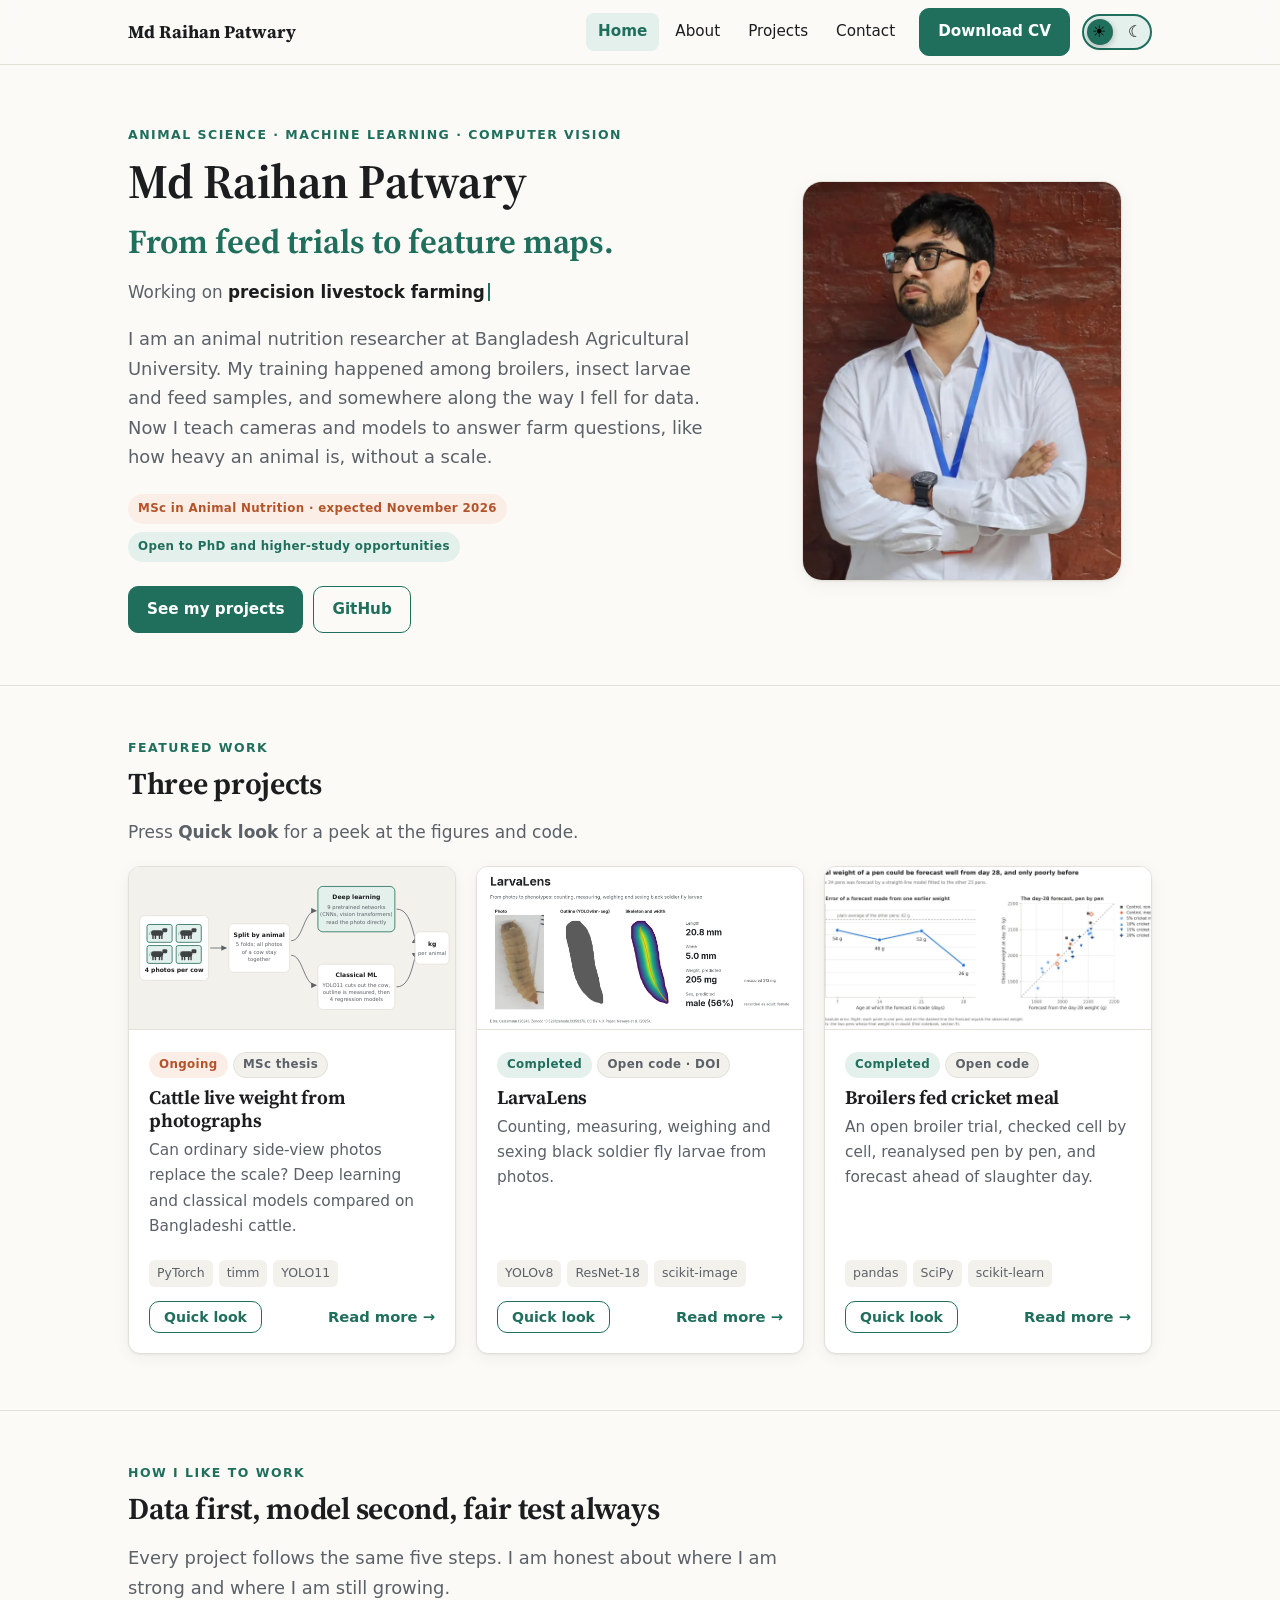
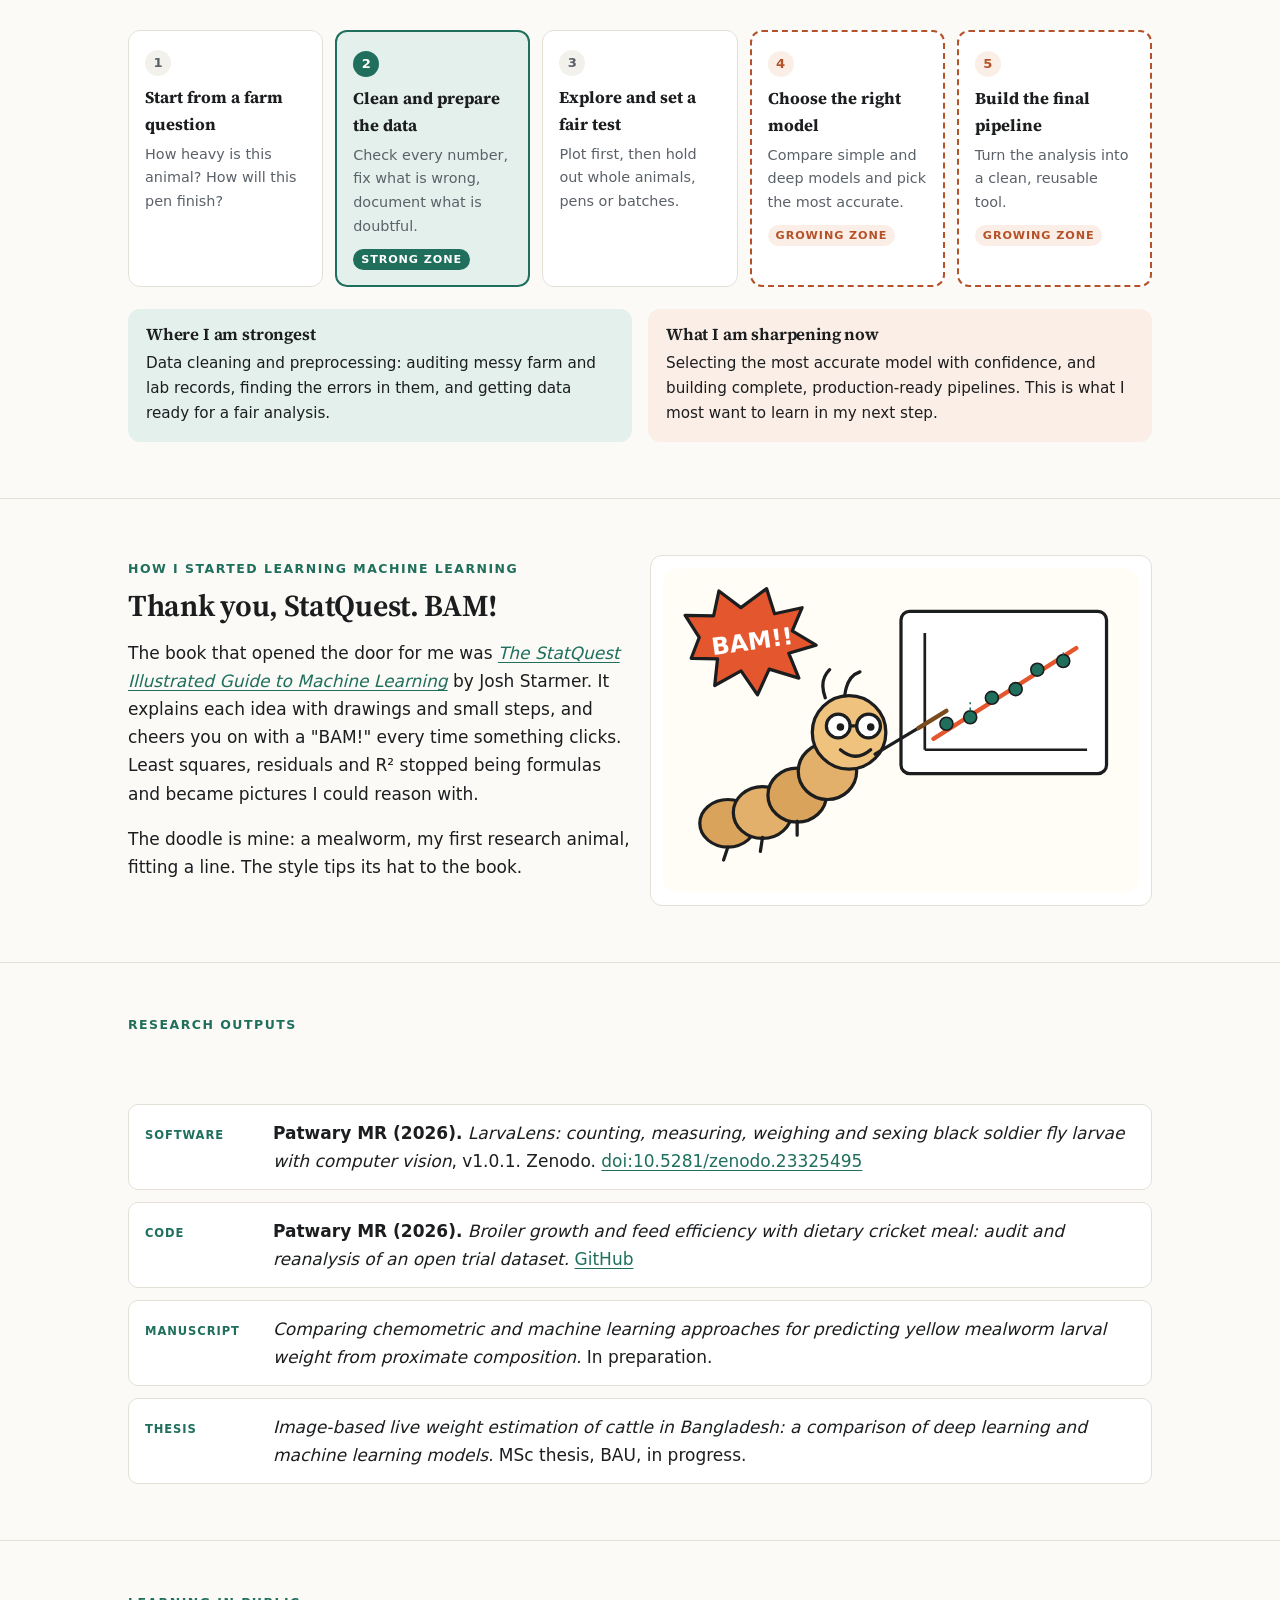
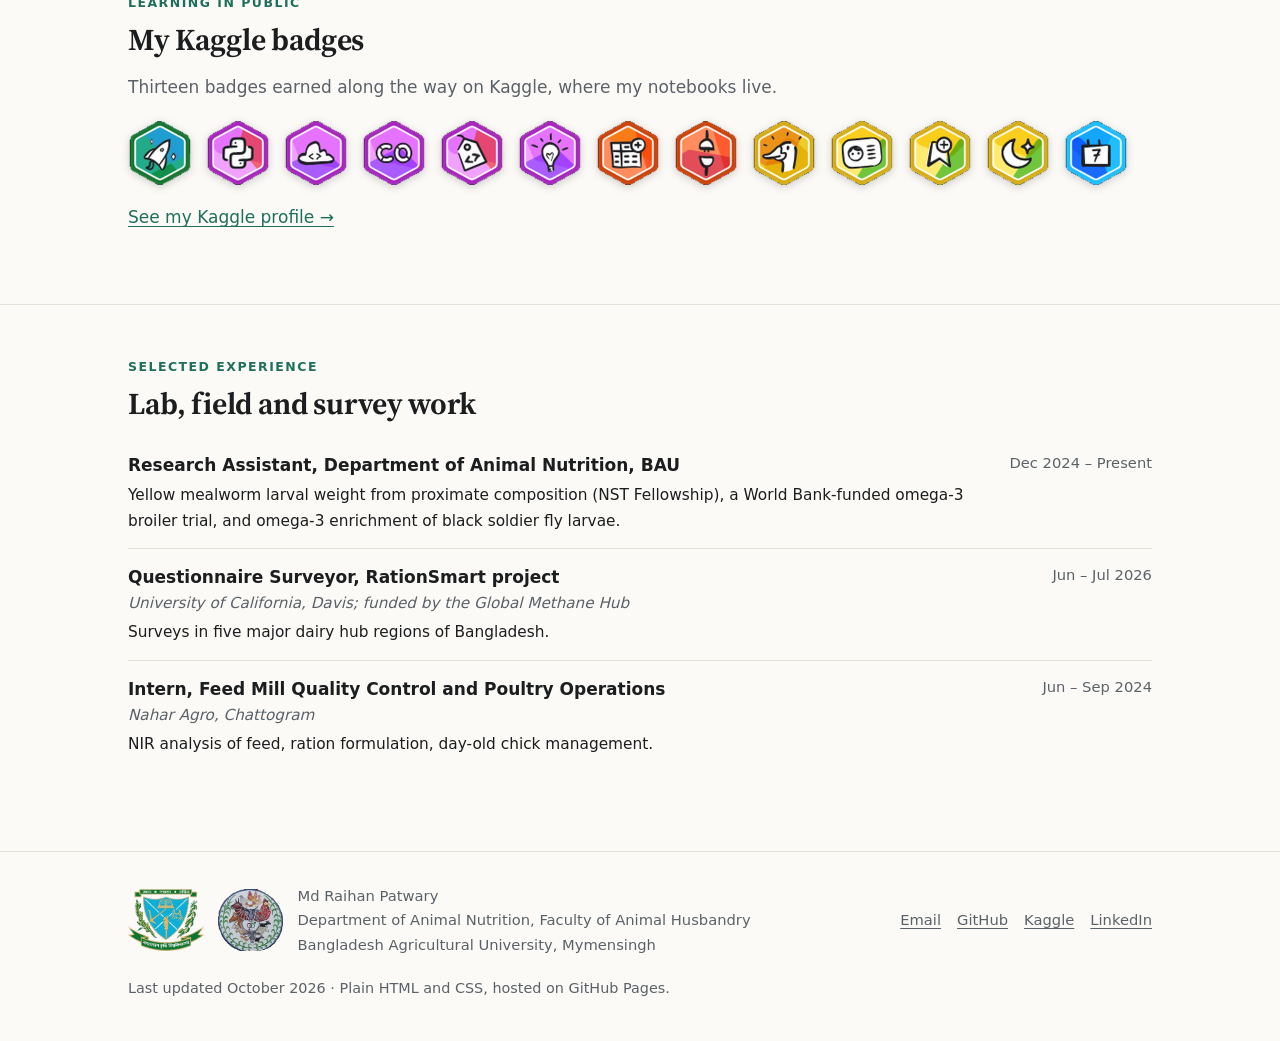
==== commit f1c30dd8: "Detailed sections on project pages, animated Kaggle badge strip on Home" ====
--- a/index.html
+++ b/index.html
@@ -378,6 +378,16 @@
 
 <section>
   <div class="wrap">
+    <p class="eyebrow">Learning in public</p>
+    <h2>My Kaggle badges</h2>
+    <p class="muted">Thirteen badges earned along the way on Kaggle, where my notebooks live.</p>
+    <div class="kbadges"><img class="kbadge" src="assets/img/kaggle/badge01.png" alt="Kaggle badge 1 of 13" width="64" height="64" loading="lazy"><img class="kbadge" src="assets/img/kaggle/badge02.png" alt="Kaggle badge 2 of 13" width="64" height="64" loading="lazy"><img class="kbadge" src="assets/img/kaggle/badge03.png" alt="Kaggle badge 3 of 13" width="64" height="64" loading="lazy"><img class="kbadge" src="assets/img/kaggle/badge04.png" alt="Kaggle badge 4 of 13" width="64" height="64" loading="lazy"><img class="kbadge" src="assets/img/kaggle/badge05.png" alt="Kaggle badge 5 of 13" width="64" height="64" loading="lazy"><img class="kbadge" src="assets/img/kaggle/badge06.png" alt="Kaggle badge 6 of 13" width="64" height="64" loading="lazy"><img class="kbadge" src="assets/img/kaggle/badge07.png" alt="Kaggle badge 7 of 13" width="64" height="64" loading="lazy"><img class="kbadge" src="assets/img/kaggle/badge08.png" alt="Kaggle badge 8 of 13" width="64" height="64" loading="lazy"><img class="kbadge" src="assets/img/kaggle/badge09.png" alt="Kaggle badge 9 of 13" width="64" height="64" loading="lazy"><img class="kbadge" src="assets/img/kaggle/badge10.png" alt="Kaggle badge 10 of 13" width="64" height="64" loading="lazy"><img class="kbadge" src="assets/img/kaggle/badge11.png" alt="Kaggle badge 11 of 13" width="64" height="64" loading="lazy"><img class="kbadge" src="assets/img/kaggle/badge12.png" alt="Kaggle badge 12 of 13" width="64" height="64" loading="lazy"><img class="kbadge" src="assets/img/kaggle/badge13.png" alt="Kaggle badge 13 of 13" width="64" height="64" loading="lazy"></div>
+    <p style="margin-top:18px"><a href="https://www.kaggle.com/mdraihanpatwary02">See my Kaggle profile →</a></p>
+  </div>
+</section>
+
+<section>
+  <div class="wrap">
     <p class="eyebrow">Selected experience</p>
     <h2>Lab, field and survey work</h2>
     <ul class="entries">
--- a/assets/css/style.css
+++ b/assets/css/style.css
@@ -311,3 +311,23 @@
 @media (prefers-color-scheme: dark) { :root:not([data-theme="light"]) .tok-k { color: #c49bff; } :root:not([data-theme="light"]) .tok-s { color: #8fd19e; } :root:not([data-theme="light"]) .tok-f { color: #79b8ff; } :root:not([data-theme="light"]) .tok-n { color: #f0a77c; } }
 @media (prefers-reduced-motion: reduce) { dialog.peek[open], .slide.on, .peek-panel:not([hidden]) { animation: none; } }
 .code-panel p.note { padding-right: 76px; }
+
+/* ---------- project page sections ---------- */
+.cs-grid { display: grid; gap: 18px; grid-template-columns: 1fr; margin-top: 28px; }
+@media (min-width: 820px) { .cs-grid { grid-template-columns: 1fr 1fr; } }
+.cs-block { background: var(--surface); border: 1px solid var(--line); border-radius: var(--radius); padding: 18px 20px; }
+.cs-block h2 { font-size: 1.2rem; margin-bottom: 8px; }
+.cs-block p, .cs-block li { font-size: .97rem; }
+.cs-block ul { margin: 0; padding-left: 20px; }
+.cs-block li { margin-bottom: .45em; }
+.cs-block p:last-child { margin-bottom: 0; }
+
+/* ---------- Kaggle badges ---------- */
+.kbadges { display: flex; flex-wrap: wrap; gap: 14px; margin-top: 20px; }
+.kbadge { width: 64px; height: auto; filter: drop-shadow(0 2px 4px rgba(0, 0, 0, .18)); transition: transform .25s cubic-bezier(.3, 1.6, .5, 1), filter .25s; }
+.kbadge:hover { transform: translateY(-6px) rotate(-8deg) scale(1.12); filter: drop-shadow(0 8px 12px rgba(0, 0, 0, .28)); }
+@keyframes badge-pop { 0% { opacity: 0; transform: scale(.3) rotate(-25deg); } 70% { opacity: 1; transform: scale(1.15) rotate(6deg); } 100% { opacity: 1; transform: none; } }
+.js .kbadges .kbadge { opacity: 0; }
+.js .kbadges.in .kbadge { animation: badge-pop .55s cubic-bezier(.2, .8, .3, 1.2) both; animation-delay: calc(var(--i) * 70ms); }
+@media (prefers-reduced-motion: reduce) { .js .kbadges .kbadge { opacity: 1; } .js .kbadges.in .kbadge { animation: none; } }
+@media (max-width: 480px) { .kbadge { width: 52px; } .kbadges { gap: 10px; } }
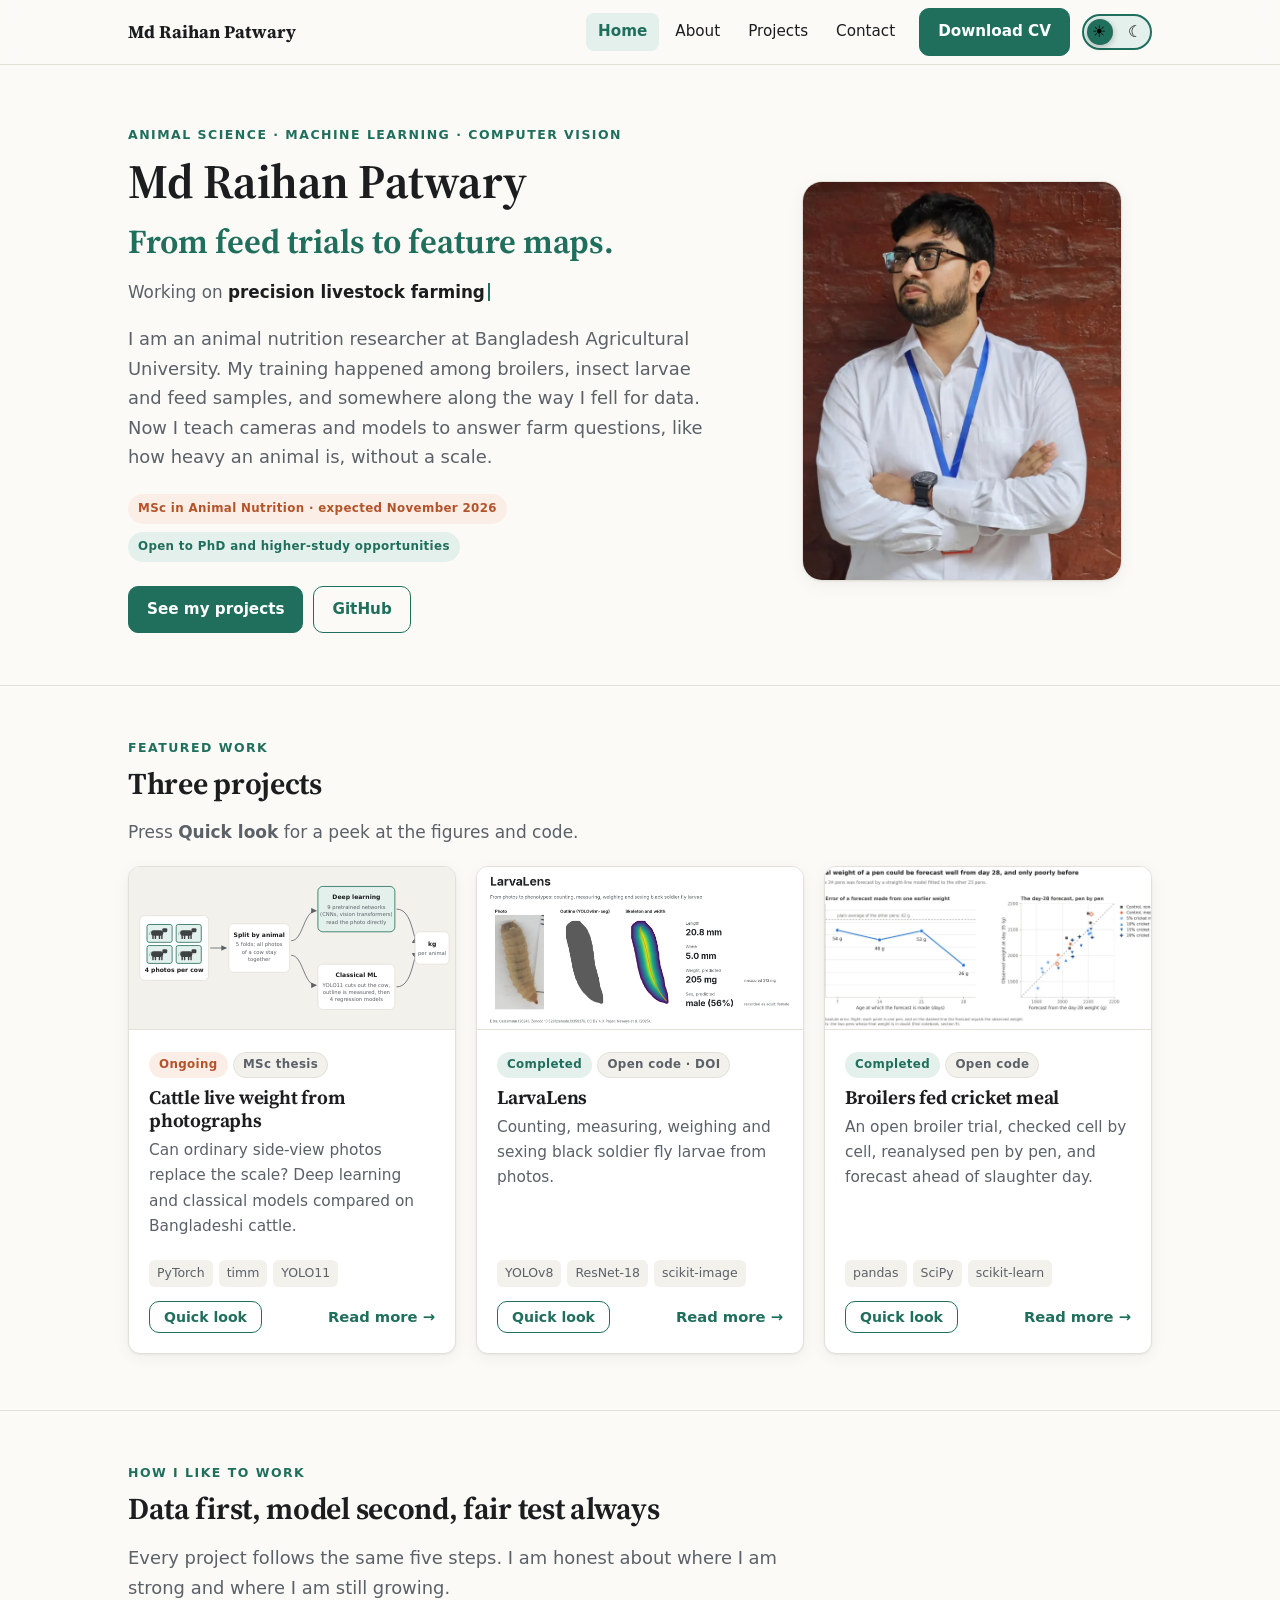
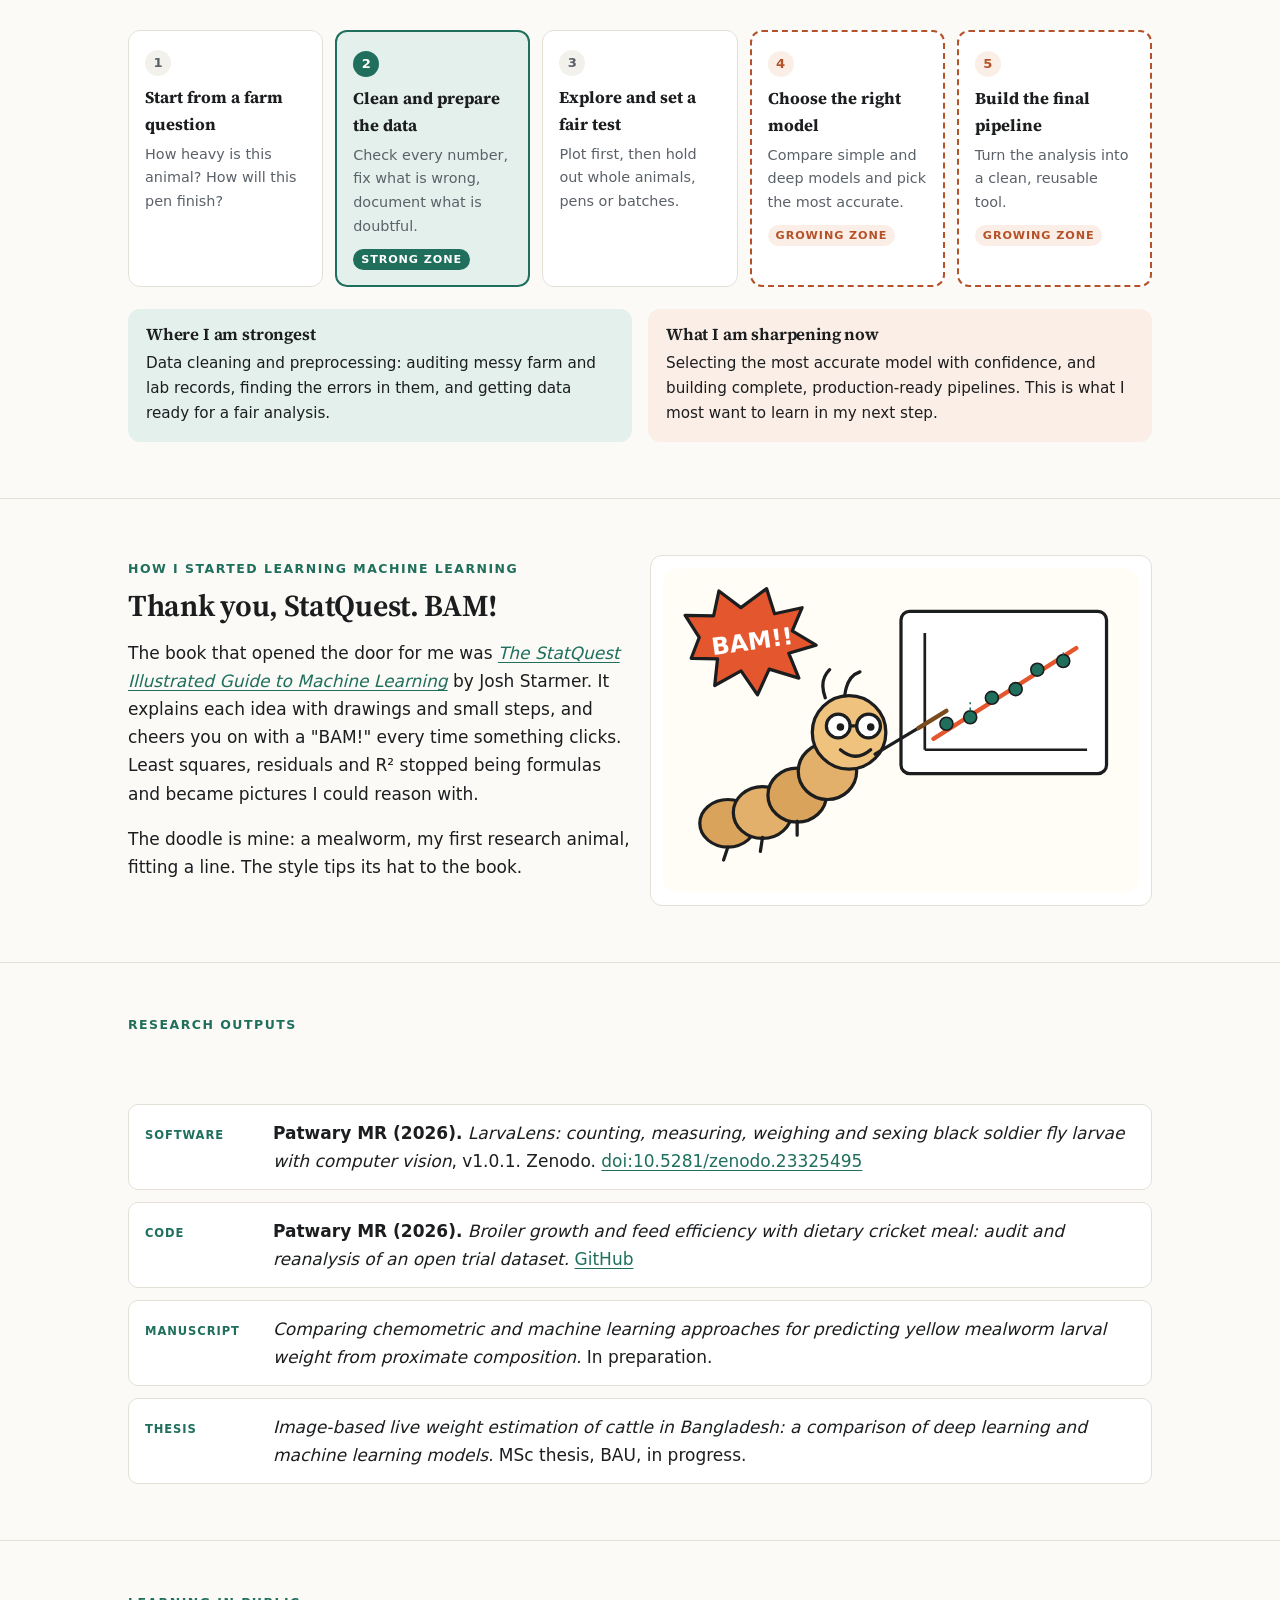
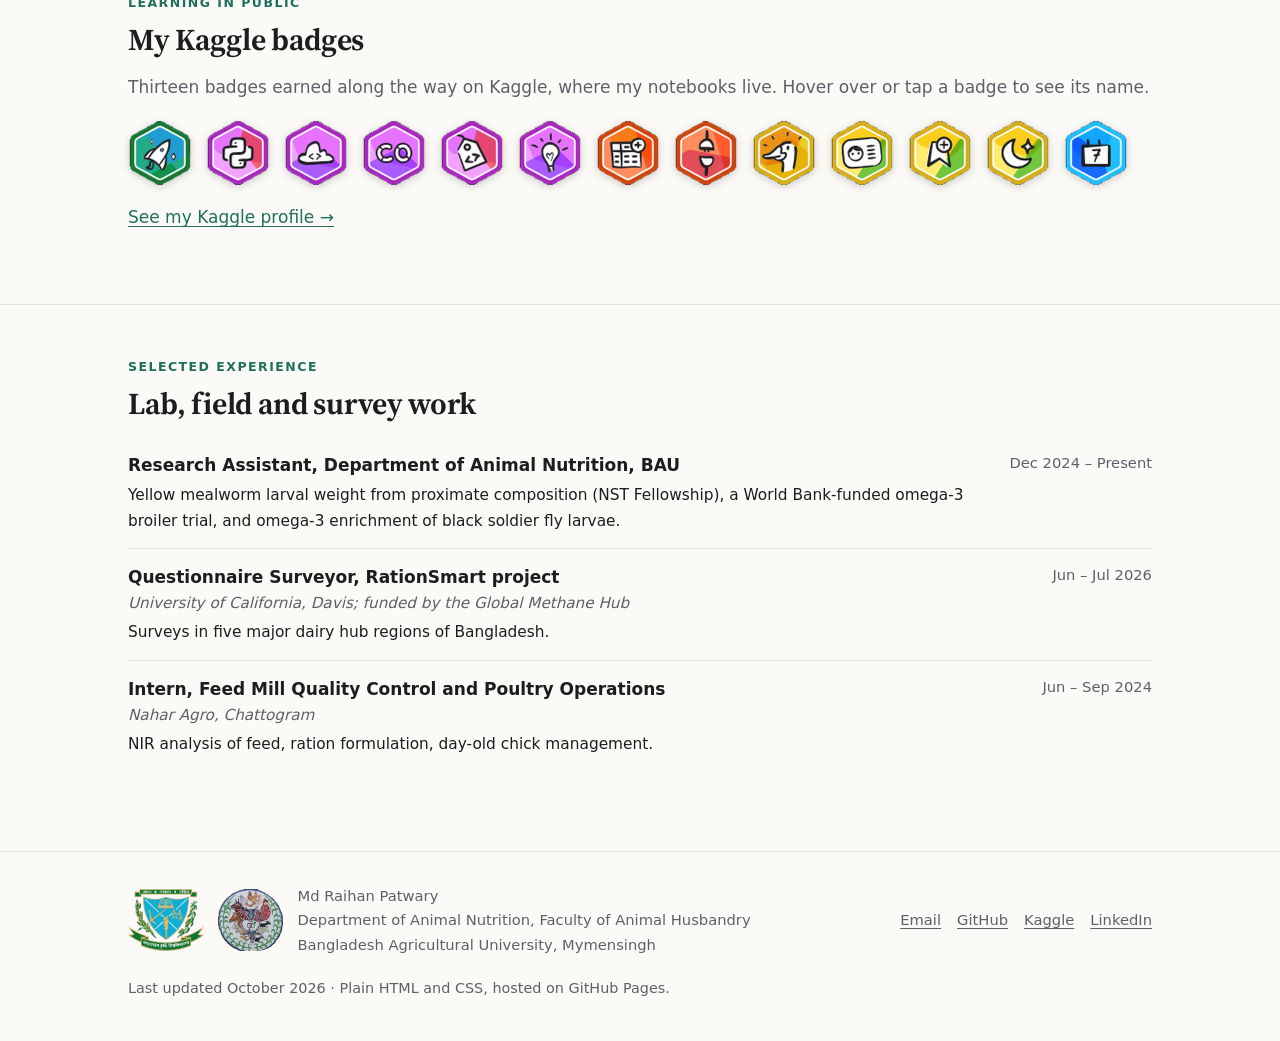
==== commit f7a7bfa8: "Kaggle badges: names as animated hover and tap labels" ====
--- a/index.html
+++ b/index.html
@@ -205,7 +205,7 @@
   <text class="pl-t" x="42" y="36" text-anchor="middle">kg</text>
   <text class="pl-s" x="42" y="58" text-anchor="middle">per animal</text>
 </g>
-</svg></div><figcaption>The method: four photos per cow, split by animal, deep learning on the photos and classical models on outline measurements. Results after the defence.</figcaption></figure></div></div>
+</svg></div><figcaption>The method: four photos per cow, split by animal, deep learning on the photos and classical models on outline measurements.</figcaption></figure><figure class="slide" data-k="1"><img src="assets/figures/cattle/preprocessing.webp" alt="Preparing one photo: original, resized, grey, blurred, edges and flipped" width="1100" height="1080" loading="lazy"><figcaption>Preparing a photo for the networks: resize to 224 × 384 and flip at random; grey, blur and edges show classic processing for comparison.</figcaption></figure><figure class="slide" data-k="2"><img src="assets/figures/cattle/segmentation.webp" alt="YOLO11 masks, background removed and measured outlines for the four photos of one animal" width="1400" height="1085" loading="lazy"><figcaption>YOLO11 finds the animal in each of its four photos, removes the background and traces the outline.</figcaption></figure><figure class="slide" data-k="3"><img src="assets/figures/cattle/shape_measurements.webp" alt="Outline, convex hull and boxes drawn on one photo, with its ten measurements" width="1400" height="540" loading="lazy"><figcaption>The ten outline measurements used by the classical models. Photos: Cow Images Dataset (Shagor et al., 2022), Apache 2.0. Results will follow after the defence.</figcaption></figure></div><div class="slide-nav"><button class="icon-btn prev" type="button" aria-label="Previous figure">‹</button><div class="dots"><button class="dot on" type="button" aria-label="Figure 1" data-k="0"></button><button class="dot" type="button" aria-label="Figure 2" data-k="1"></button><button class="dot" type="button" aria-label="Figure 3" data-k="2"></button><button class="dot" type="button" aria-label="Figure 4" data-k="3"></button></div><button class="icon-btn next" type="button" aria-label="Next figure">›</button></div></div>
   <div class="peek-panel" role="tabpanel" id="peek-cattle-code" aria-labelledby="peek-cattle-t2" hidden><div class="code-tabs"><div role="tablist" aria-label="Code excerpts"><button role="tab" id="pk-cattle-t0" aria-controls="pk-cattle-p0" aria-selected="true" tabindex="0">folds_and_baseline.py</button></div><div class="code-panel" role="tabpanel" id="pk-cattle-p0" aria-labelledby="pk-cattle-t0"><p class="note">Folds are built on animals, not photos, and the no-photo baseline uses the same folds.</p><button class="copy" type="button">Copy</button><pre><code><span class="tok-k">from</span> sklearn.model_selection <span class="tok-k">import</span> StratifiedKFold
 <span class="tok-k">from</span> sklearn.linear_model <span class="tok-k">import</span> LinearRegression
 
@@ -380,8 +380,8 @@
   <div class="wrap">
     <p class="eyebrow">Learning in public</p>
     <h2>My Kaggle badges</h2>
-    <p class="muted">Thirteen badges earned along the way on Kaggle, where my notebooks live.</p>
-    <div class="kbadges"><img class="kbadge" src="assets/img/kaggle/badge01.png" alt="Kaggle badge 1 of 13" width="64" height="64" loading="lazy"><img class="kbadge" src="assets/img/kaggle/badge02.png" alt="Kaggle badge 2 of 13" width="64" height="64" loading="lazy"><img class="kbadge" src="assets/img/kaggle/badge03.png" alt="Kaggle badge 3 of 13" width="64" height="64" loading="lazy"><img class="kbadge" src="assets/img/kaggle/badge04.png" alt="Kaggle badge 4 of 13" width="64" height="64" loading="lazy"><img class="kbadge" src="assets/img/kaggle/badge05.png" alt="Kaggle badge 5 of 13" width="64" height="64" loading="lazy"><img class="kbadge" src="assets/img/kaggle/badge06.png" alt="Kaggle badge 6 of 13" width="64" height="64" loading="lazy"><img class="kbadge" src="assets/img/kaggle/badge07.png" alt="Kaggle badge 7 of 13" width="64" height="64" loading="lazy"><img class="kbadge" src="assets/img/kaggle/badge08.png" alt="Kaggle badge 8 of 13" width="64" height="64" loading="lazy"><img class="kbadge" src="assets/img/kaggle/badge09.png" alt="Kaggle badge 9 of 13" width="64" height="64" loading="lazy"><img class="kbadge" src="assets/img/kaggle/badge10.png" alt="Kaggle badge 10 of 13" width="64" height="64" loading="lazy"><img class="kbadge" src="assets/img/kaggle/badge11.png" alt="Kaggle badge 11 of 13" width="64" height="64" loading="lazy"><img class="kbadge" src="assets/img/kaggle/badge12.png" alt="Kaggle badge 12 of 13" width="64" height="64" loading="lazy"><img class="kbadge" src="assets/img/kaggle/badge13.png" alt="Kaggle badge 13 of 13" width="64" height="64" loading="lazy"></div>
+    <p class="muted">Thirteen badges earned along the way on Kaggle, where my notebooks live. Hover over or tap a badge to see its name.</p>
+    <div class="kbadges"><span class="kb" tabindex="0"><img class="kbadge" src="assets/img/kaggle/badge01.png" alt="Kaggle badge: Getting Started Competitor" width="64" height="64" loading="lazy"><span class="kb-tip" aria-hidden="true">Getting Started Competitor</span></span><span class="kb" tabindex="0"><img class="kbadge" src="assets/img/kaggle/badge02.png" alt="Kaggle badge: Python Coder" width="64" height="64" loading="lazy"><span class="kb-tip" aria-hidden="true">Python Coder</span></span><span class="kb" tabindex="0"><img class="kbadge" src="assets/img/kaggle/badge03.png" alt="Kaggle badge: Colab Coder" width="64" height="64" loading="lazy"><span class="kb-tip" aria-hidden="true">Colab Coder</span></span><span class="kb" tabindex="0"><img class="kbadge" src="assets/img/kaggle/badge04.png" alt="Kaggle badge: Code Uploader" width="64" height="64" loading="lazy"><span class="kb-tip" aria-hidden="true">Code Uploader</span></span><span class="kb" tabindex="0"><img class="kbadge" src="assets/img/kaggle/badge05.png" alt="Kaggle badge: Tag Creator" width="64" height="64" loading="lazy"><span class="kb-tip" aria-hidden="true">Tag Creator</span></span><span class="kb" tabindex="0"><img class="kbadge" src="assets/img/kaggle/badge06.png" alt="Kaggle badge: Discussion Contributor" width="64" height="64" loading="lazy"><span class="kb-tip" aria-hidden="true">Discussion Contributor</span></span><span class="kb" tabindex="0"><img class="kbadge" src="assets/img/kaggle/badge07.png" alt="Kaggle badge: Dataset Pipeline Creator" width="64" height="64" loading="lazy"><span class="kb-tip" aria-hidden="true">Dataset Pipeline Creator</span></span><span class="kb" tabindex="0"><img class="kbadge" src="assets/img/kaggle/badge08.png" alt="Kaggle badge: Linked Dataset/Model Creator" width="64" height="64" loading="lazy"><span class="kb-tip" aria-hidden="true">Linked Dataset/Model Creator</span></span><span class="kb" tabindex="0"><img class="kbadge" src="assets/img/kaggle/badge09.png" alt="Kaggle badge: Community Goose" width="64" height="64" loading="lazy"><span class="kb-tip" aria-hidden="true">Community Goose</span></span><span class="kb" tabindex="0"><img class="kbadge" src="assets/img/kaggle/badge10.png" alt="Kaggle badge: Profile Completed" width="64" height="64" loading="lazy"><span class="kb-tip" aria-hidden="true">Profile Completed</span></span><span class="kb" tabindex="0"><img class="kbadge" src="assets/img/kaggle/badge11.png" alt="Kaggle badge: Bookmarker" width="64" height="64" loading="lazy"><span class="kb-tip" aria-hidden="true">Bookmarker</span></span><span class="kb" tabindex="0"><img class="kbadge" src="assets/img/kaggle/badge12.png" alt="Kaggle badge: Dark Mode User" width="64" height="64" loading="lazy"><span class="kb-tip" aria-hidden="true">Dark Mode User</span></span><span class="kb" tabindex="0"><img class="kbadge" src="assets/img/kaggle/badge13.png" alt="Kaggle badge: 7-Day Login Streak" width="64" height="64" loading="lazy"><span class="kb-tip" aria-hidden="true">7-Day Login Streak</span></span></div>
     <p style="margin-top:18px"><a href="https://www.kaggle.com/mdraihanpatwary02">See my Kaggle profile →</a></p>
   </div>
 </section>
--- a/assets/css/style.css
+++ b/assets/css/style.css
@@ -331,3 +331,33 @@
 .js .kbadges.in .kbadge { animation: badge-pop .55s cubic-bezier(.2, .8, .3, 1.2) both; animation-delay: calc(var(--i) * 70ms); }
 @media (prefers-reduced-motion: reduce) { .js .kbadges .kbadge { opacity: 1; } .js .kbadges.in .kbadge { animation: none; } }
 @media (max-width: 480px) { .kbadge { width: 52px; } .kbadges { gap: 10px; } }
+.slide img { max-height: 60vh; width: 100%; object-fit: contain; }
+
+/* ---------- toolkit (About) ---------- */
+.toolflow { list-style: none; padding: 0; margin: 22px 0 0; display: grid; gap: 10px; grid-template-columns: 1fr; counter-reset: t; }
+@media (min-width: 720px) { .toolflow { grid-template-columns: repeat(3, 1fr); } }
+@media (min-width: 1000px) { .toolflow { grid-template-columns: repeat(6, 1fr); } }
+.toolflow li { position: relative; background: var(--accent-soft); border-radius: 10px; padding: 12px 14px 12px 44px; }
+.toolflow li::before { counter-increment: t; content: counter(t); position: absolute; left: 12px; top: 12px; width: 22px; height: 22px; border-radius: 50%; background: var(--accent); color: var(--accent-ink); font: 700 .78rem/22px var(--sans); text-align: center; }
+.toolflow b { display: block; font-size: .95rem; }
+.toolflow span { display: block; font-size: .84rem; color: var(--muted); margin-top: 2px; }
+.tool-card h3 { font-size: 1.05rem; margin: 0 0 10px; }
+.chips-row { display: flex; flex-wrap: wrap; gap: 6px; }
+.chips-row .chip { font-size: .84rem; padding: 4px 10px; border-radius: 999px; background: var(--surface-2); border: 1px solid var(--line); color: var(--ink); transition: background .2s, border-color .2s, transform .2s; }
+.chips-row .chip:hover { background: var(--accent-soft); border-color: var(--accent); transform: translateY(-2px); }
+.ai-note { margin-top: 22px; }
+
+/* badge names on hover / focus */
+.kb { position: relative; display: inline-block; outline: none; }
+.kb-tip { position: absolute; bottom: calc(100% + 10px); left: 50%; transform: translate(-50%, 6px) scale(.9); opacity: 0; pointer-events: none;
+  background: var(--ink); color: var(--bg); font: 600 .78rem/1.2 var(--sans); padding: 6px 10px; border-radius: 8px; white-space: nowrap;
+  box-shadow: 0 6px 16px rgba(0, 0, 0, .2); transition: opacity .18s ease, transform .22s cubic-bezier(.3, 1.5, .5, 1); z-index: 5; }
+.kb-tip::after { content: ""; position: absolute; top: 100%; left: 50%; margin-left: -6px; border: 6px solid transparent; border-top-color: var(--ink); }
+.kb:hover .kb-tip, .kb:focus .kb-tip, .kb:focus-visible .kb-tip { opacity: 1; transform: translate(-50%, 0) scale(1); }
+.kb:focus-visible .kbadge { outline: 3px solid var(--accent); outline-offset: 3px; border-radius: 12px; }
+.kb:first-child .kb-tip, .kb:nth-child(2) .kb-tip { left: 0; transform: translate(0, 6px) scale(.9); }
+.kb:first-child:hover .kb-tip, .kb:first-child:focus .kb-tip, .kb:nth-child(2):hover .kb-tip, .kb:nth-child(2):focus .kb-tip { transform: translate(0, 0) scale(1); }
+.kb:first-child .kb-tip::after, .kb:nth-child(2) .kb-tip::after { left: 28px; }
+.kb:last-child .kb-tip, .kb:nth-last-child(2) .kb-tip { left: auto; right: 0; transform: translate(0, 6px) scale(.9); }
+.kb:last-child:hover .kb-tip, .kb:last-child:focus .kb-tip, .kb:nth-last-child(2):hover .kb-tip, .kb:nth-last-child(2):focus .kb-tip { transform: translate(0, 0) scale(1); }
+.kb:last-child .kb-tip::after, .kb:nth-last-child(2) .kb-tip::after { left: auto; right: 22px; }
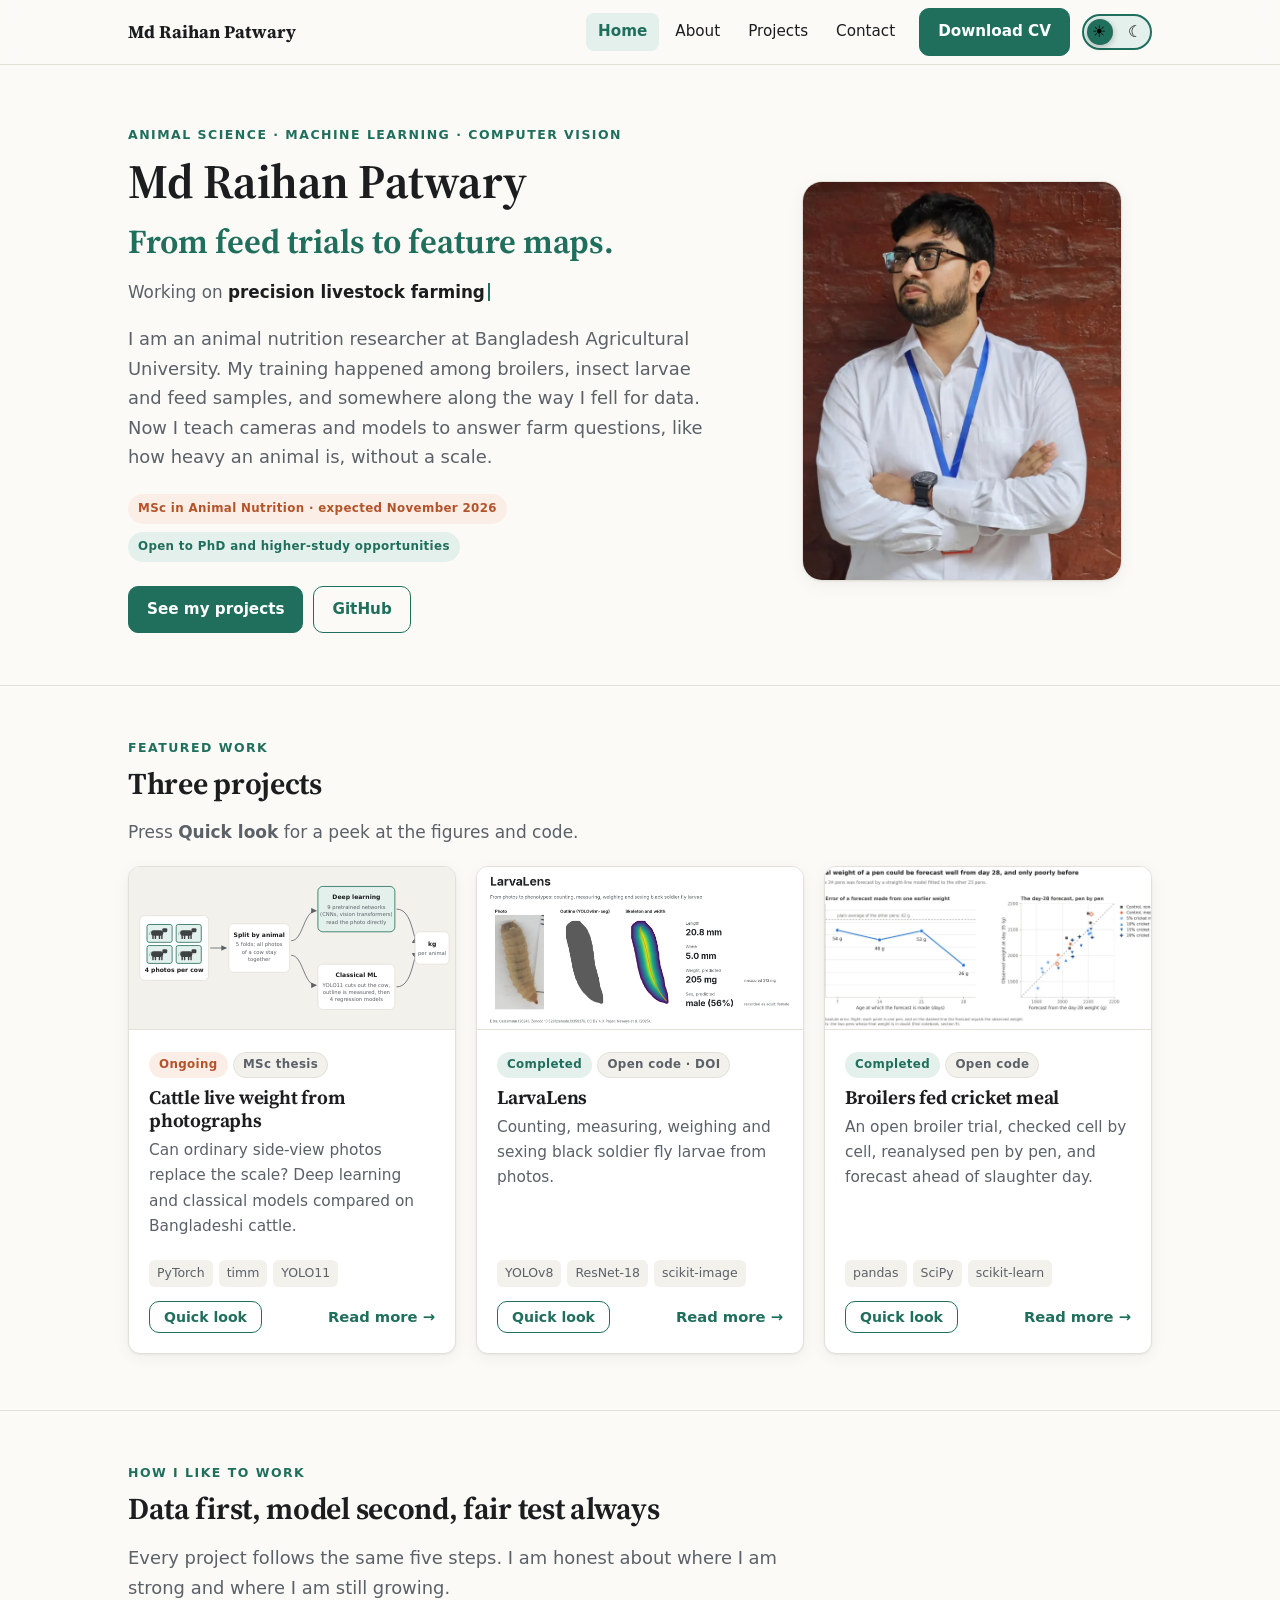
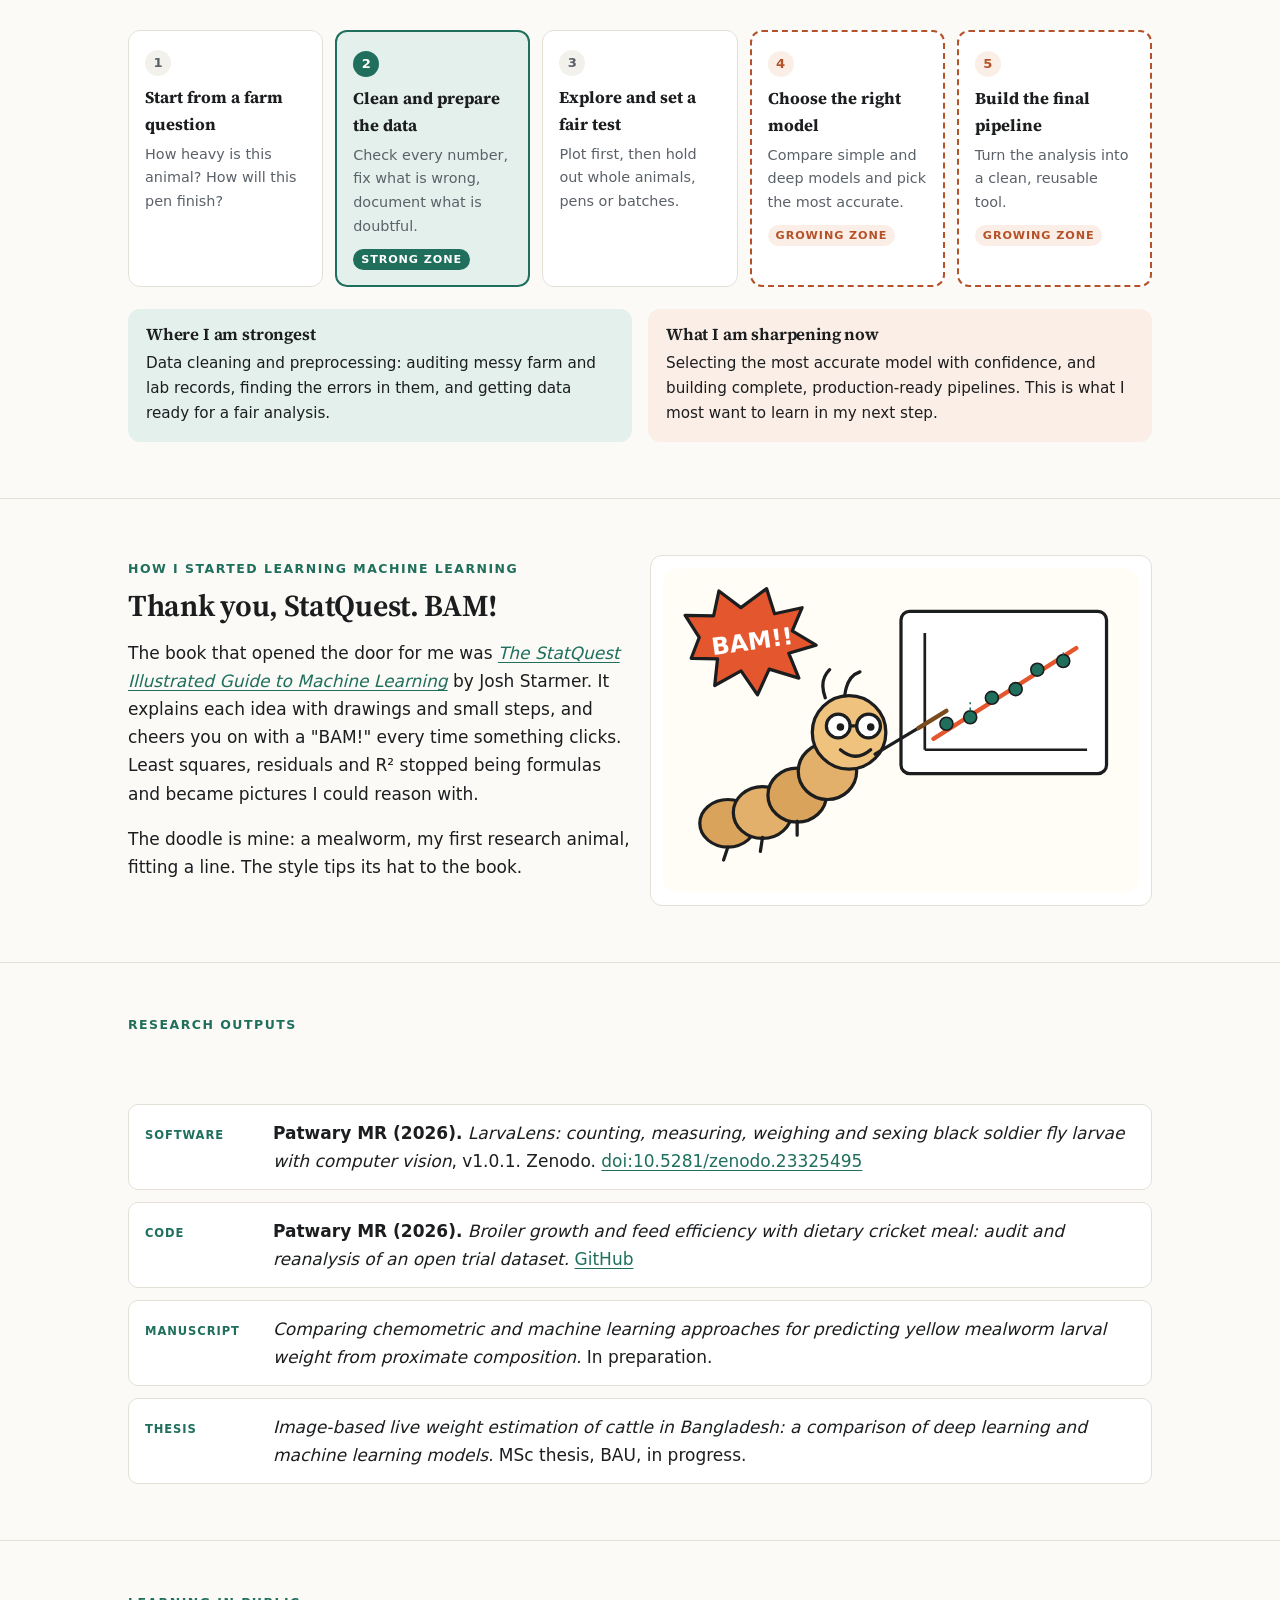
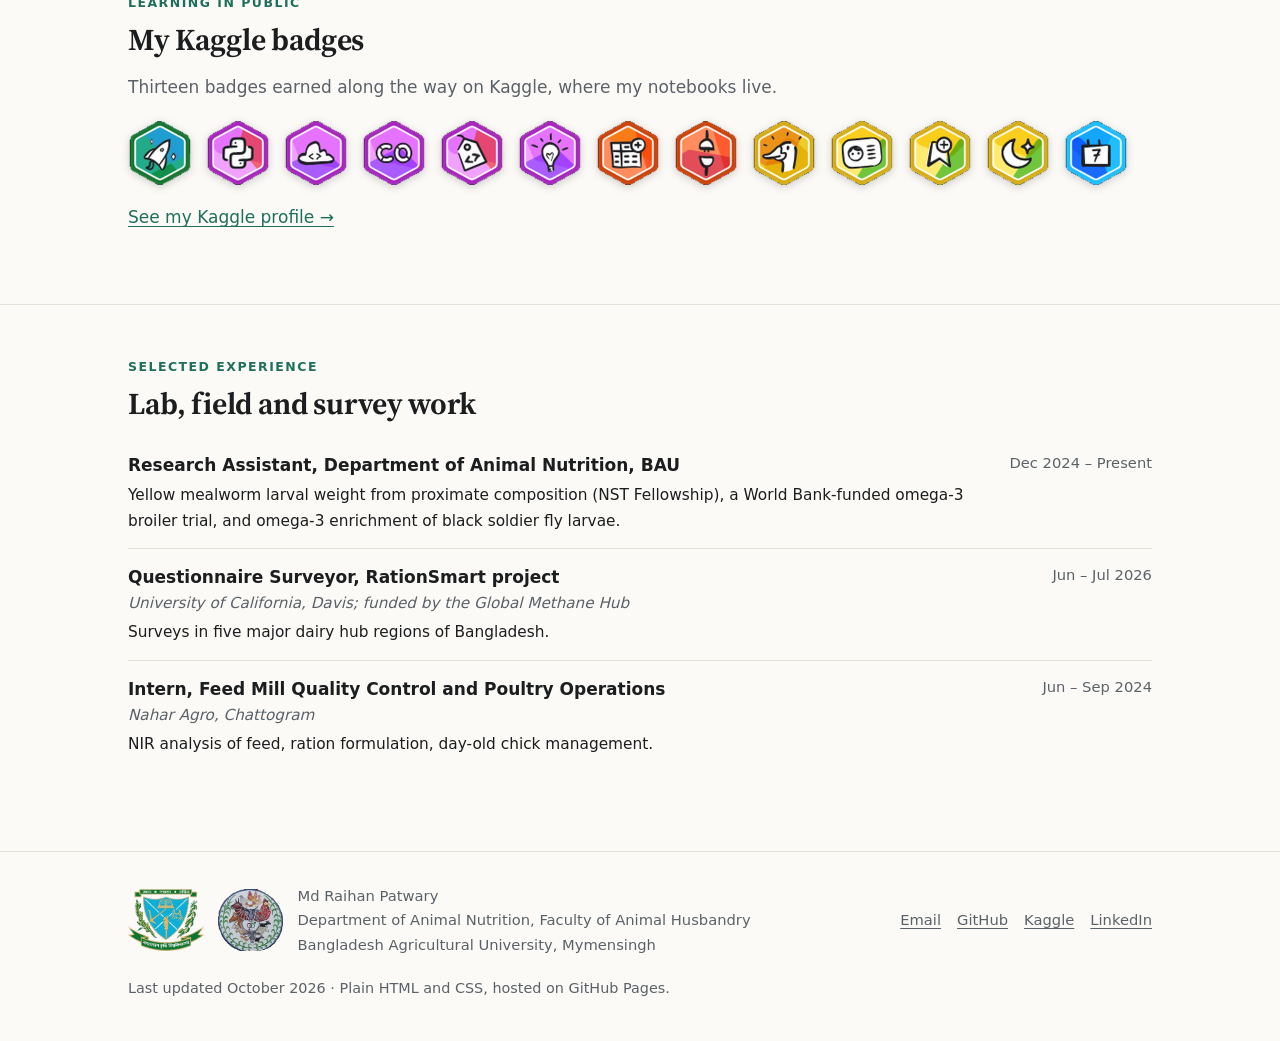
==== commit 942857a0: "Kaggle badges back to plain (no hover labels)" ====
--- a/index.html
+++ b/index.html
@@ -380,8 +380,8 @@
   <div class="wrap">
     <p class="eyebrow">Learning in public</p>
     <h2>My Kaggle badges</h2>
-    <p class="muted">Thirteen badges earned along the way on Kaggle, where my notebooks live. Hover over or tap a badge to see its name.</p>
-    <div class="kbadges"><span class="kb" tabindex="0"><img class="kbadge" src="assets/img/kaggle/badge01.png" alt="Kaggle badge: Getting Started Competitor" width="64" height="64" loading="lazy"><span class="kb-tip" aria-hidden="true">Getting Started Competitor</span></span><span class="kb" tabindex="0"><img class="kbadge" src="assets/img/kaggle/badge02.png" alt="Kaggle badge: Python Coder" width="64" height="64" loading="lazy"><span class="kb-tip" aria-hidden="true">Python Coder</span></span><span class="kb" tabindex="0"><img class="kbadge" src="assets/img/kaggle/badge03.png" alt="Kaggle badge: Colab Coder" width="64" height="64" loading="lazy"><span class="kb-tip" aria-hidden="true">Colab Coder</span></span><span class="kb" tabindex="0"><img class="kbadge" src="assets/img/kaggle/badge04.png" alt="Kaggle badge: Code Uploader" width="64" height="64" loading="lazy"><span class="kb-tip" aria-hidden="true">Code Uploader</span></span><span class="kb" tabindex="0"><img class="kbadge" src="assets/img/kaggle/badge05.png" alt="Kaggle badge: Tag Creator" width="64" height="64" loading="lazy"><span class="kb-tip" aria-hidden="true">Tag Creator</span></span><span class="kb" tabindex="0"><img class="kbadge" src="assets/img/kaggle/badge06.png" alt="Kaggle badge: Discussion Contributor" width="64" height="64" loading="lazy"><span class="kb-tip" aria-hidden="true">Discussion Contributor</span></span><span class="kb" tabindex="0"><img class="kbadge" src="assets/img/kaggle/badge07.png" alt="Kaggle badge: Dataset Pipeline Creator" width="64" height="64" loading="lazy"><span class="kb-tip" aria-hidden="true">Dataset Pipeline Creator</span></span><span class="kb" tabindex="0"><img class="kbadge" src="assets/img/kaggle/badge08.png" alt="Kaggle badge: Linked Dataset/Model Creator" width="64" height="64" loading="lazy"><span class="kb-tip" aria-hidden="true">Linked Dataset/Model Creator</span></span><span class="kb" tabindex="0"><img class="kbadge" src="assets/img/kaggle/badge09.png" alt="Kaggle badge: Community Goose" width="64" height="64" loading="lazy"><span class="kb-tip" aria-hidden="true">Community Goose</span></span><span class="kb" tabindex="0"><img class="kbadge" src="assets/img/kaggle/badge10.png" alt="Kaggle badge: Profile Completed" width="64" height="64" loading="lazy"><span class="kb-tip" aria-hidden="true">Profile Completed</span></span><span class="kb" tabindex="0"><img class="kbadge" src="assets/img/kaggle/badge11.png" alt="Kaggle badge: Bookmarker" width="64" height="64" loading="lazy"><span class="kb-tip" aria-hidden="true">Bookmarker</span></span><span class="kb" tabindex="0"><img class="kbadge" src="assets/img/kaggle/badge12.png" alt="Kaggle badge: Dark Mode User" width="64" height="64" loading="lazy"><span class="kb-tip" aria-hidden="true">Dark Mode User</span></span><span class="kb" tabindex="0"><img class="kbadge" src="assets/img/kaggle/badge13.png" alt="Kaggle badge: 7-Day Login Streak" width="64" height="64" loading="lazy"><span class="kb-tip" aria-hidden="true">7-Day Login Streak</span></span></div>
+    <p class="muted">Thirteen badges earned along the way on Kaggle, where my notebooks live.</p>
+    <div class="kbadges"><img class="kbadge" src="assets/img/kaggle/badge01.png" alt="Kaggle badge 1 of 13" width="64" height="64" loading="lazy"><img class="kbadge" src="assets/img/kaggle/badge02.png" alt="Kaggle badge 2 of 13" width="64" height="64" loading="lazy"><img class="kbadge" src="assets/img/kaggle/badge03.png" alt="Kaggle badge 3 of 13" width="64" height="64" loading="lazy"><img class="kbadge" src="assets/img/kaggle/badge04.png" alt="Kaggle badge 4 of 13" width="64" height="64" loading="lazy"><img class="kbadge" src="assets/img/kaggle/badge05.png" alt="Kaggle badge 5 of 13" width="64" height="64" loading="lazy"><img class="kbadge" src="assets/img/kaggle/badge06.png" alt="Kaggle badge 6 of 13" width="64" height="64" loading="lazy"><img class="kbadge" src="assets/img/kaggle/badge07.png" alt="Kaggle badge 7 of 13" width="64" height="64" loading="lazy"><img class="kbadge" src="assets/img/kaggle/badge08.png" alt="Kaggle badge 8 of 13" width="64" height="64" loading="lazy"><img class="kbadge" src="assets/img/kaggle/badge09.png" alt="Kaggle badge 9 of 13" width="64" height="64" loading="lazy"><img class="kbadge" src="assets/img/kaggle/badge10.png" alt="Kaggle badge 10 of 13" width="64" height="64" loading="lazy"><img class="kbadge" src="assets/img/kaggle/badge11.png" alt="Kaggle badge 11 of 13" width="64" height="64" loading="lazy"><img class="kbadge" src="assets/img/kaggle/badge12.png" alt="Kaggle badge 12 of 13" width="64" height="64" loading="lazy"><img class="kbadge" src="assets/img/kaggle/badge13.png" alt="Kaggle badge 13 of 13" width="64" height="64" loading="lazy"></div>
     <p style="margin-top:18px"><a href="https://www.kaggle.com/mdraihanpatwary02">See my Kaggle profile →</a></p>
   </div>
 </section>
